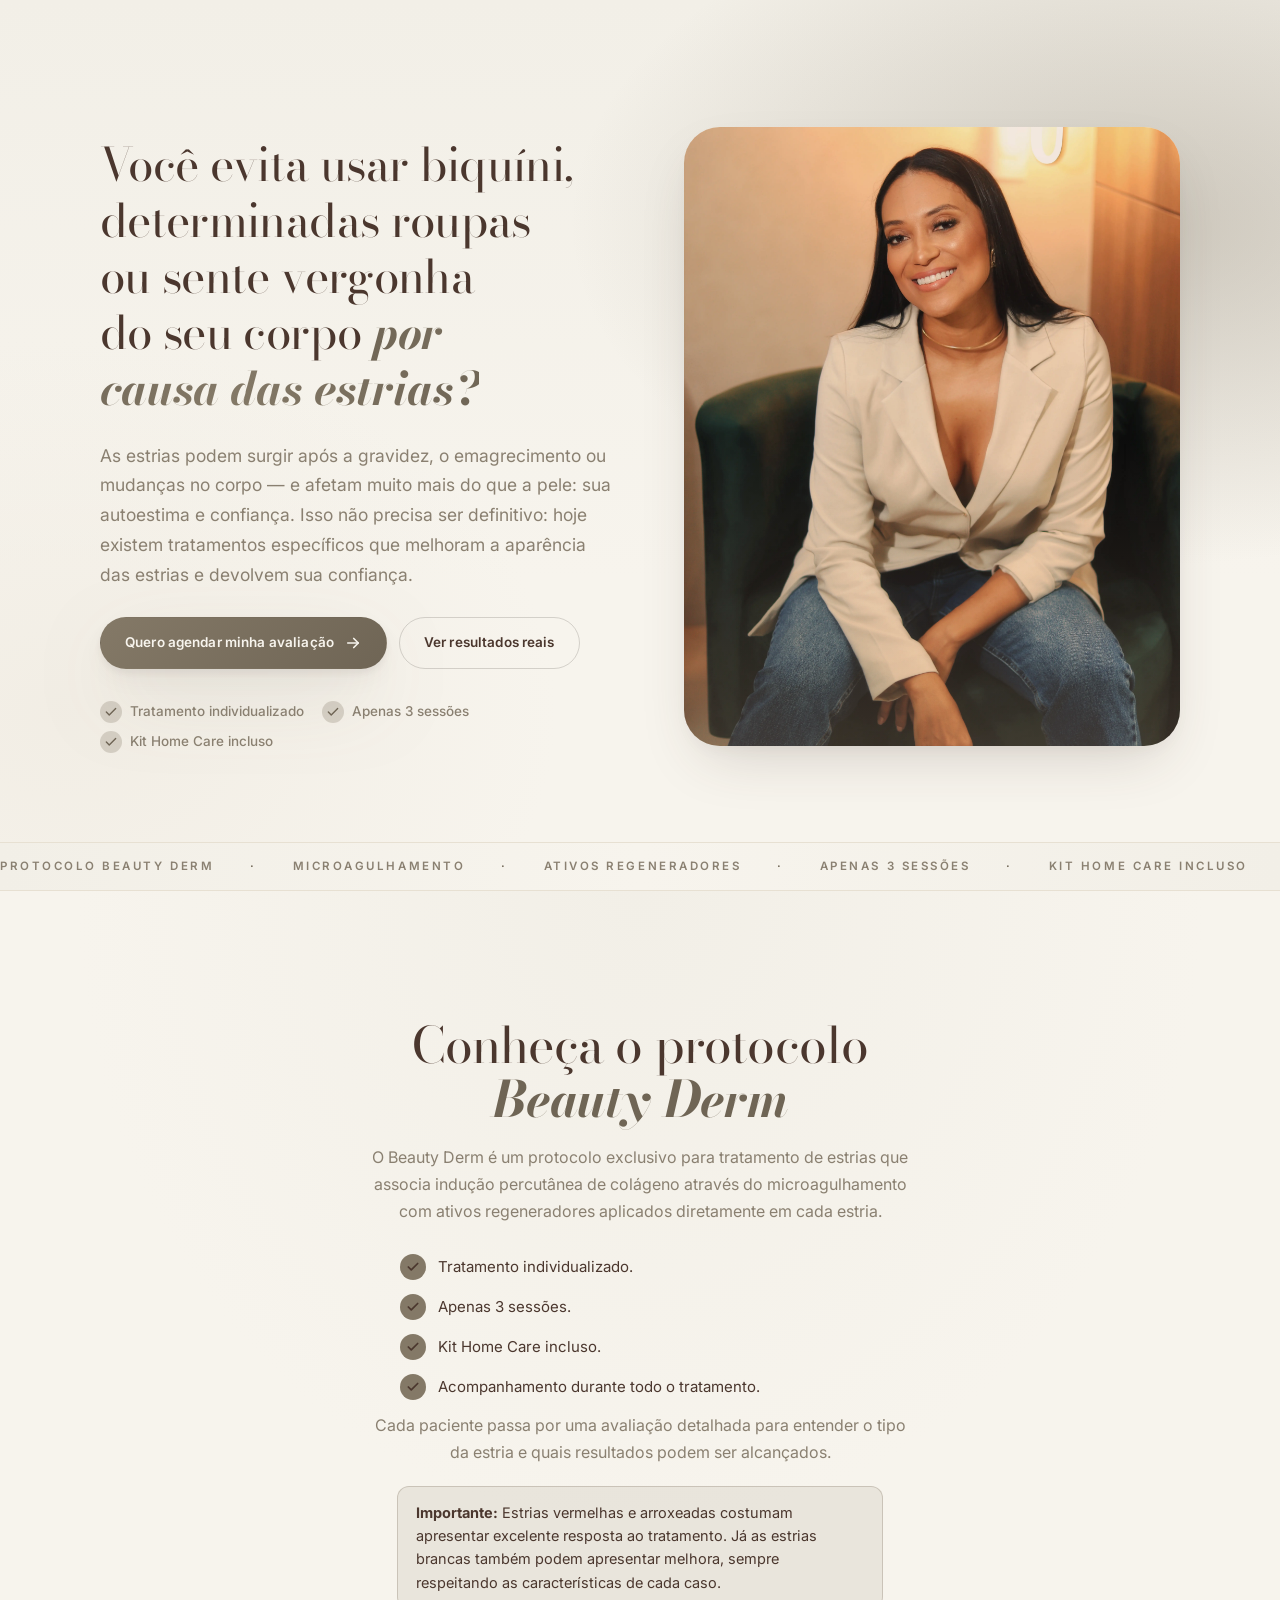
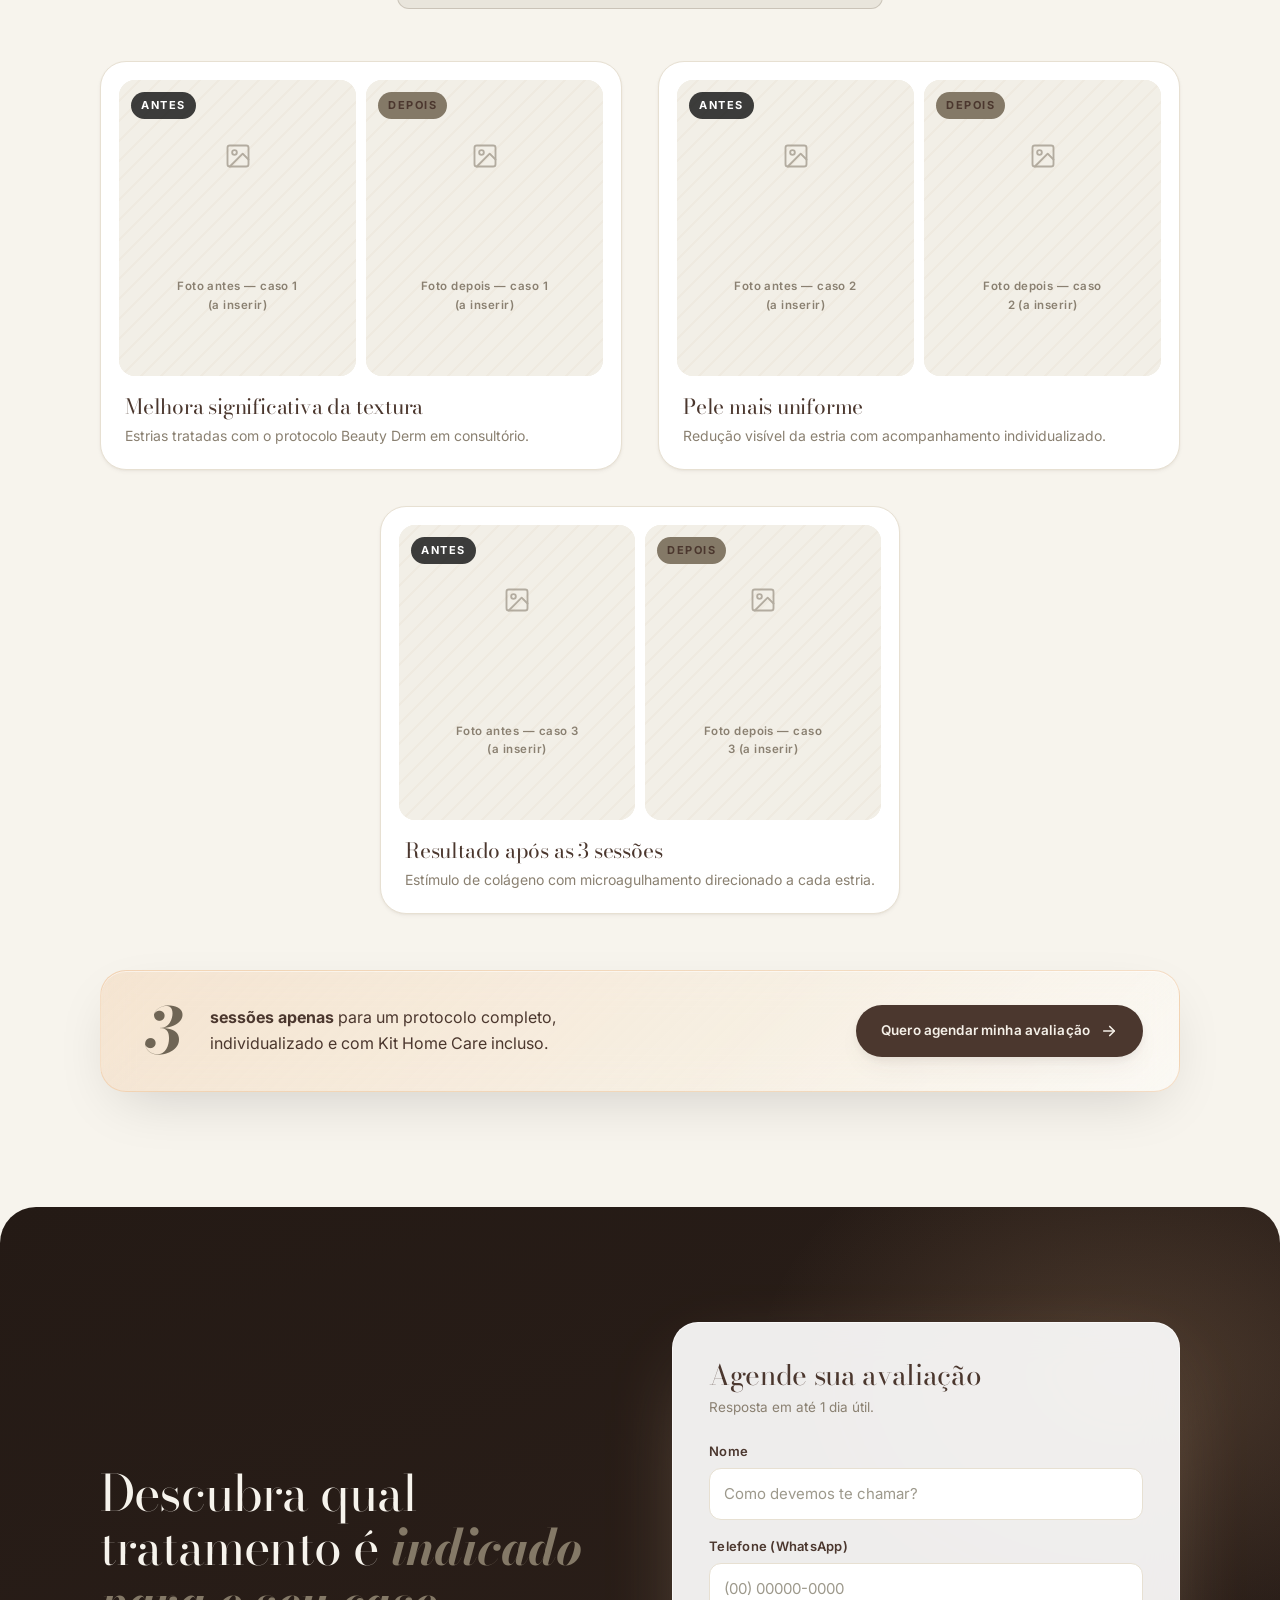
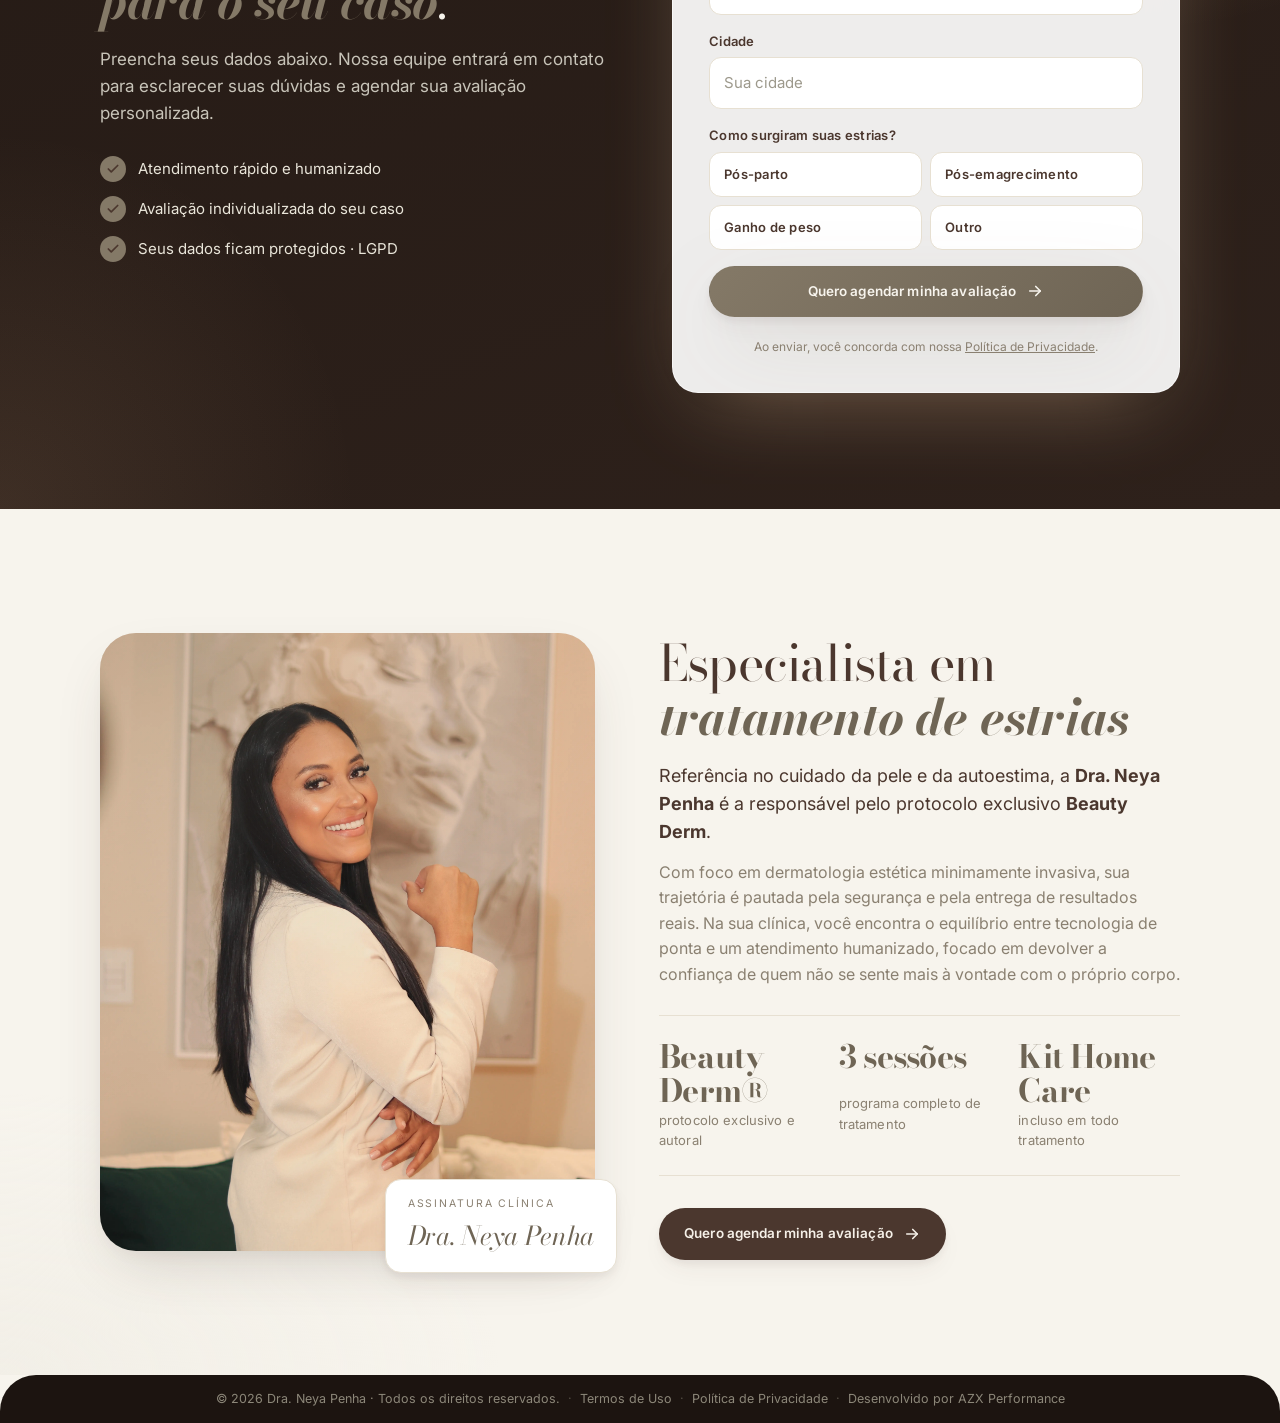
==== index.html @ ae3b1e09 "Add files via upload" ====
<!DOCTYPE html>
<html lang="pt-BR">
<head>
  <!-- Google Tag Manager -->
  <script>(function(w,d,s,l,i){w[l]=w[l]||[];w[l].push({'gtm.start':
  new Date().getTime(),event:'gtm.js'});var f=d.getElementsByTagName(s)[0],
  j=d.createElement(s),dl=l!='dataLayer'?'&l='+l:'';j.async=true;j.src=
  'https://www.googletagmanager.com/gtm.js?id='+i+dl;f.parentNode.insertBefore(j,f);
  })(window,document,'script','dataLayer','GTM-MJQJPGBC');</script>
  <!-- End Google Tag Manager -->
  <meta charset="UTF-8" />
  <meta name="viewport" content="width=device-width, initial-scale=1.0" />
  <meta name="description" content="Dra. Neya Penha e o protocolo Beauty Derm: tratamento exclusivo para estrias, associando microagulhamento e ativos regeneradores em apenas 3 sessões." />
  <title>Dra. Neya Penha · Tratamento de Estrias | Protocolo Beauty Derm</title>

  <!-- Favicon: inicial N -->
  <link rel="icon" type="image/svg+xml" href="data:image/svg+xml;utf8,&lt;svg xmlns='http://www.w3.org/2000/svg' viewBox='0 0 64 64'&gt;&lt;rect width='64' height='64' rx='14' fill='%23847967'/&gt;&lt;text x='50%25' y='54%25' font-family='Georgia,serif' font-size='36' font-weight='700' fill='%23F7F4ED' text-anchor='middle' dominant-baseline='middle'&gt;N&lt;/text&gt;&lt;/svg&gt;" />

  <link rel="preconnect" href="https://fonts.googleapis.com" />
  <link rel="preconnect" href="https://fonts.gstatic.com" crossorigin />
  <link href="https://fonts.googleapis.com/css2?family=Bodoni+Moda:ital,wght@0,400;0,500;0,600;0,700;1,400;1,500;1,600;1,700&family=Inter:wght@300;400;500;600;700&display=swap" rel="stylesheet" />

  <link rel="stylesheet" href="style.css" />
</head>
<body>
<!-- Google Tag Manager (noscript) -->
<noscript><iframe src="https://www.googletagmanager.com/ns.html?id=GTM-MJQJPGBC"
height="0" width="0" style="display:none;visibility:hidden"></iframe></noscript>
<!-- End Google Tag Manager (noscript) -->


  <!-- ============ DOBRA 1 — DOR ============ -->
  <section id="hero" class="hero" data-screen-label="01 Dor">
    <div class="hero__bg" aria-hidden="true"></div>
    <div class="container hero__grid">

      <div class="hero__copy reveal">
        <h1 class="h1">
          Você evita usar biquíni, determinadas roupas ou sente vergonha do seu corpo <span class="h1__accent">por causa das estrias?</span>
        </h1>
        <p class="lede">
          As estrias podem surgir após a gravidez, o emagrecimento ou mudanças no corpo — e afetam muito mais do que a pele: sua autoestima e confiança.
          Isso não precisa ser definitivo: hoje existem tratamentos específicos que melhoram a aparência das estrias e devolvem sua confiança.
        </p>
        <div class="hero__ctas">
          <a href="#agendar" class="btn btn--primary">
            Quero agendar minha avaliação
            <svg width="18" height="18" viewBox="0 0 24 24" fill="none" stroke="currentColor" stroke-width="2.2" stroke-linecap="round" stroke-linejoin="round" aria-hidden="true"><path d="M5 12h14"/><path d="m13 6 6 6-6 6"/></svg>
          </a>
          <a href="#resultados" class="btn btn--ghost">Ver resultados reais</a>
        </div>

        <ul class="hero__pills" aria-label="Diferenciais">
          <li><svg width="16" height="16" viewBox="0 0 24 24" fill="none" stroke="currentColor" stroke-width="2.4" stroke-linecap="round" stroke-linejoin="round"><path d="M20 6 9 17l-5-5"/></svg> Tratamento individualizado</li>
          <li><svg width="16" height="16" viewBox="0 0 24 24" fill="none" stroke="currentColor" stroke-width="2.4" stroke-linecap="round" stroke-linejoin="round"><path d="M20 6 9 17l-5-5"/></svg> Apenas 3 sessões</li>
          <li><svg width="16" height="16" viewBox="0 0 24 24" fill="none" stroke="currentColor" stroke-width="2.4" stroke-linecap="round" stroke-linejoin="round"><path d="M20 6 9 17l-5-5"/></svg> Kit Home Care incluso</li>
        </ul>
      </div>

      <div class="hero__visual reveal">
        <div class="hero__photo">
          <picture>
            <img src="assets/doctor.webp" alt="Dra. Neya Penha — Especialista em tratamento de estrias" />
          </picture>
        </div>
      </div>

    </div>

    <div class="marquee" aria-hidden="true">
      <div class="marquee__track">
        <span>Protocolo Beauty Derm</span><span>·</span>
        <span>Microagulhamento</span><span>·</span>
        <span>Ativos regeneradores</span><span>·</span>
        <span>Apenas 3 sessões</span><span>·</span>
        <span>Kit Home Care incluso</span><span>·</span>
        <span>Autoestima renovada</span><span>·</span>
        <span>Protocolo Beauty Derm</span><span>·</span>
        <span>Microagulhamento</span><span>·</span>
        <span>Ativos regeneradores</span><span>·</span>
        <span>Apenas 3 sessões</span><span>·</span>
        <span>Kit Home Care incluso</span><span>·</span>
        <span>Autoestima renovada</span><span>·</span>
      </div>
    </div>
  </section>

  <!-- ============ DOBRA 2 — RESULTADOS ============ -->
  <section id="resultados" class="proof" data-screen-label="02 Resultados">
    <div class="container">
      <header class="section-head reveal">
        <h2 class="h2">Conheça o protocolo <em>Beauty Derm</em></h2>
        <p class="section-sub">
          O Beauty Derm é um protocolo exclusivo para tratamento de estrias que associa indução percutânea de colágeno através do microagulhamento com ativos regeneradores aplicados diretamente em cada estria.
        </p>

        <ul class="proof__checklist">
          <li>
            <span class="check" aria-hidden="true">
              <svg width="14" height="14" viewBox="0 0 24 24" fill="none" stroke="currentColor" stroke-width="3" stroke-linecap="round" stroke-linejoin="round"><path d="M20 6 9 17l-5-5"/></svg>
            </span>
            Tratamento individualizado.
          </li>
          <li>
            <span class="check" aria-hidden="true">
              <svg width="14" height="14" viewBox="0 0 24 24" fill="none" stroke="currentColor" stroke-width="3" stroke-linecap="round" stroke-linejoin="round"><path d="M20 6 9 17l-5-5"/></svg>
            </span>
            Apenas 3 sessões.
          </li>
          <li>
            <span class="check" aria-hidden="true">
              <svg width="14" height="14" viewBox="0 0 24 24" fill="none" stroke="currentColor" stroke-width="3" stroke-linecap="round" stroke-linejoin="round"><path d="M20 6 9 17l-5-5"/></svg>
            </span>
            Kit Home Care incluso.
          </li>
          <li>
            <span class="check" aria-hidden="true">
              <svg width="14" height="14" viewBox="0 0 24 24" fill="none" stroke="currentColor" stroke-width="3" stroke-linecap="round" stroke-linejoin="round"><path d="M20 6 9 17l-5-5"/></svg>
            </span>
            Acompanhamento durante todo o tratamento.
          </li>
        </ul>

        <p class="section-sub">
          Cada paciente passa por uma avaliação detalhada para entender o tipo da estria e quais resultados podem ser alcançados.
        </p>

        <p class="proof__note">
          <strong>Importante:</strong> Estrias vermelhas e arroxeadas costumam apresentar excelente resposta ao tratamento. Já as estrias brancas também podem apresentar melhora, sempre respeitando as características de cada caso.
        </p>
      </header>

      <!-- CONTEUDO PLACEHOLDER: inserir fotos reais de antes/depois de estrias (com autorização da paciente) nos 3 blocos abaixo -->
      <div class="ba-grid reveal" id="metodo">
        <!-- Caso 1 -->
        <article class="ba-card">
          <div class="ba-card__pair">
            <figure class="ba">
              <span class="ba__label">Antes</span>
              <div class="ba__placeholder" aria-hidden="true">
                <svg width="28" height="28" viewBox="0 0 24 24" fill="none" stroke="currentColor" stroke-width="1.6" stroke-linecap="round" stroke-linejoin="round"><rect x="3" y="3" width="18" height="18" rx="2"/><circle cx="9" cy="9" r="2"/><path d="m21 15-5-5L5 21"/></svg>
                <span>Foto antes — caso 1 (a inserir)</span>
              </div>
            </figure>
            <figure class="ba">
              <span class="ba__label ba__label--after">Depois</span>
              <div class="ba__placeholder" aria-hidden="true">
                <svg width="28" height="28" viewBox="0 0 24 24" fill="none" stroke="currentColor" stroke-width="1.6" stroke-linecap="round" stroke-linejoin="round"><rect x="3" y="3" width="18" height="18" rx="2"/><circle cx="9" cy="9" r="2"/><path d="m21 15-5-5L5 21"/></svg>
                <span>Foto depois — caso 1 (a inserir)</span>
              </div>
            </figure>
          </div>
          <div class="ba-card__caption">
            <h3>Melhora significativa da textura</h3>
            <p>Estrias tratadas com o protocolo Beauty Derm em consultório.</p>
          </div>
        </article>

        <!-- Caso 2 -->
        <article class="ba-card">
          <div class="ba-card__pair">
            <figure class="ba">
              <span class="ba__label">Antes</span>
              <div class="ba__placeholder" aria-hidden="true">
                <svg width="28" height="28" viewBox="0 0 24 24" fill="none" stroke="currentColor" stroke-width="1.6" stroke-linecap="round" stroke-linejoin="round"><rect x="3" y="3" width="18" height="18" rx="2"/><circle cx="9" cy="9" r="2"/><path d="m21 15-5-5L5 21"/></svg>
                <span>Foto antes — caso 2 (a inserir)</span>
              </div>
            </figure>
            <figure class="ba">
              <span class="ba__label ba__label--after">Depois</span>
              <div class="ba__placeholder" aria-hidden="true">
                <svg width="28" height="28" viewBox="0 0 24 24" fill="none" stroke="currentColor" stroke-width="1.6" stroke-linecap="round" stroke-linejoin="round"><rect x="3" y="3" width="18" height="18" rx="2"/><circle cx="9" cy="9" r="2"/><path d="m21 15-5-5L5 21"/></svg>
                <span>Foto depois — caso 2 (a inserir)</span>
              </div>
            </figure>
          </div>
          <div class="ba-card__caption">
            <h3>Pele mais uniforme</h3>
            <p>Redução visível da estria com acompanhamento individualizado.</p>
          </div>
        </article>

        <!-- Caso 3 -->
        <article class="ba-card">
          <div class="ba-card__pair">
            <figure class="ba">
              <span class="ba__label">Antes</span>
              <div class="ba__placeholder" aria-hidden="true">
                <svg width="28" height="28" viewBox="0 0 24 24" fill="none" stroke="currentColor" stroke-width="1.6" stroke-linecap="round" stroke-linejoin="round"><rect x="3" y="3" width="18" height="18" rx="2"/><circle cx="9" cy="9" r="2"/><path d="m21 15-5-5L5 21"/></svg>
                <span>Foto antes — caso 3 (a inserir)</span>
              </div>
            </figure>
            <figure class="ba">
              <span class="ba__label ba__label--after">Depois</span>
              <div class="ba__placeholder" aria-hidden="true">
                <svg width="28" height="28" viewBox="0 0 24 24" fill="none" stroke="currentColor" stroke-width="1.6" stroke-linecap="round" stroke-linejoin="round"><rect x="3" y="3" width="18" height="18" rx="2"/><circle cx="9" cy="9" r="2"/><path d="m21 15-5-5L5 21"/></svg>
                <span>Foto depois — caso 3 (a inserir)</span>
              </div>
            </figure>
          </div>
          <div class="ba-card__caption">
            <h3>Resultado após as 3 sessões</h3>
            <p>Estímulo de colágeno com microagulhamento direcionado a cada estria.</p>
          </div>
        </article>

      </div>

      <aside class="seal glass reveal" aria-label="Selo de autoridade">
        <div class="seal__num">3</div>
        <div class="seal__copy">
          <strong>sessões apenas</strong>
          para um protocolo completo, individualizado e com Kit Home Care incluso.
        </div>
        <a href="#agendar" class="btn btn--dark seal__cta">
          Quero agendar minha avaliação
          <svg width="18" height="18" viewBox="0 0 24 24" fill="none" stroke="currentColor" stroke-width="2.2" stroke-linecap="round" stroke-linejoin="round"><path d="M5 12h14"/><path d="m13 6 6 6-6 6"/></svg>
        </a>
      </aside>
    </div>
  </section>

  <!-- ============ DOBRA 3 — FORMULÁRIO ============ -->
  <section id="agendar" class="form-section" data-screen-label="03 Formulário">
    <div class="container form-section__grid">

      <div class="form-section__copy reveal">
        <h2 class="h2 h2--light">
          Descubra qual tratamento é <em>indicado para o seu caso</em>.
        </h2>
        <p class="form-section__sub">
          Preencha seus dados abaixo. Nossa equipe entrará em contato para esclarecer suas dúvidas e agendar sua avaliação personalizada.
        </p>

        <ul class="form-section__list">
          <li>
            <span class="check" aria-hidden="true">
              <svg width="14" height="14" viewBox="0 0 24 24" fill="none" stroke="currentColor" stroke-width="3" stroke-linecap="round" stroke-linejoin="round"><path d="M20 6 9 17l-5-5"/></svg>
            </span>
            Atendimento rápido e humanizado
          </li>
          <li>
            <span class="check" aria-hidden="true">
              <svg width="14" height="14" viewBox="0 0 24 24" fill="none" stroke="currentColor" stroke-width="3" stroke-linecap="round" stroke-linejoin="round"><path d="M20 6 9 17l-5-5"/></svg>
            </span>
            Avaliação individualizada do seu caso
          </li>
          <li>
            <span class="check" aria-hidden="true">
              <svg width="14" height="14" viewBox="0 0 24 24" fill="none" stroke="currentColor" stroke-width="3" stroke-linecap="round" stroke-linejoin="round"><path d="M20 6 9 17l-5-5"/></svg>
            </span>
            Seus dados ficam protegidos · LGPD
          </li>
        </ul>
      </div>

      <form class="lead-form glass reveal" id="leadForm" novalidate>
        <h3 class="lead-form__title">Agende sua avaliação</h3>
        <p class="lead-form__hint">Resposta em até 1 dia útil.</p>

        <div class="field">
          <label for="nome">Nome</label>
          <input type="text" id="nome" name="nome" autocomplete="name" required placeholder="Como devemos te chamar?" />
        </div>

        <div class="field">
          <label for="telefone">Telefone (WhatsApp)</label>
          <input type="tel" id="telefone" name="telefone" inputmode="tel" autocomplete="tel" required placeholder="(00) 00000-0000" />
        </div>

        <div class="field">
          <label for="cidade">Cidade</label>
          <input type="text" id="cidade" name="cidade" autocomplete="address-level2" required placeholder="Sua cidade" />
        </div>

        <div class="field" id="causaField">
          <label>Como surgiram suas estrias?</label>
          <div class="radio-group" role="radiogroup" aria-label="Como surgiram suas estrias?">
            <label class="radio-option">
              <input type="radio" name="causa" value="pos-parto" required />
              Pós-parto
            </label>
            <label class="radio-option">
              <input type="radio" name="causa" value="pos-emagrecimento" />
              Pós-emagrecimento
            </label>
            <label class="radio-option">
              <input type="radio" name="causa" value="ganho-de-peso" />
              Ganho de peso
            </label>
            <label class="radio-option">
              <input type="radio" name="causa" value="outro" />
              Outro
            </label>
          </div>
        </div>

        <button type="submit" class="btn btn--primary btn--block">
          Quero agendar minha avaliação
          <svg width="18" height="18" viewBox="0 0 24 24" fill="none" stroke="currentColor" stroke-width="2.2" stroke-linecap="round" stroke-linejoin="round"><path d="M5 12h14"/><path d="m13 6 6 6-6 6"/></svg>
        </button>

        <p class="lead-form__legal">
          Ao enviar, você concorda com nossa <a href="#" id="openPrivacyFromForm">Política de Privacidade</a>.
        </p>

        <div class="lead-form__success" role="status" aria-live="polite" hidden>
          <strong>Recebemos seu contato!</strong>
          Em breve nossa equipe entrará em contato pelo WhatsApp.
        </div>
      </form>

    </div>
  </section>

  <!-- ============ DOBRA 4 — SOBRE A MENTORA ============ -->
  <section id="sobre" class="about" data-screen-label="04 Sobre">
    <div class="container about__grid">

      <!-- CONTEUDO PLACEHOLDER: substituir foto, bio, CRM e tempo de atuação pelos dados reais da Dra. Neya Penha -->
      <div class="about__photo reveal">
        <div class="about__photo-frame">
          <img src="assets/doctor-about.webp" alt="Dra. Neya Penha — Especialista em tratamento de estrias" />
        </div>
        <div class="about__sig" aria-hidden="true">
          <span class="about__sig-label">Assinatura clínica</span>
          <span class="about__sig-name">Dra. Neya Penha</span>
        </div>
      </div>

      <div class="about__copy reveal">
        <h2 class="h2">Especialista em <em>tratamento de estrias</em></h2>
        <p class="about__lede">
          Referência no cuidado da pele e da autoestima, a <strong>Dra. Neya Penha</strong> é a responsável pelo protocolo exclusivo <strong>Beauty Derm</strong>.
        </p>
        <p class="about__body">
          Com foco em dermatologia estética minimamente invasiva, sua trajetória é pautada pela segurança e pela entrega de resultados reais. Na sua clínica, você encontra o equilíbrio entre tecnologia de ponta e um atendimento humanizado, focado em devolver a confiança de quem não se sente mais à vontade com o próprio corpo.
        </p>

        <dl class="about__stats">
          <div>
            <dt>Beauty Derm®</dt>
            <dd>protocolo exclusivo e autoral</dd>
          </div>
          <div>
            <dt>3 sessões</dt>
            <dd>programa completo de tratamento</dd>
          </div>
          <div>
            <dt>Kit Home Care</dt>
            <dd>incluso em todo tratamento</dd>
          </div>
        </dl>

        <a href="#agendar" class="btn btn--dark">
          Quero agendar minha avaliação
          <svg width="18" height="18" viewBox="0 0 24 24" fill="none" stroke="currentColor" stroke-width="2.2" stroke-linecap="round" stroke-linejoin="round"><path d="M5 12h14"/><path d="m13 6 6 6-6 6"/></svg>
        </a>
      </div>

    </div>
  </section>

  <!-- ============ DOBRA 5 — RODAPÉ ============ -->
  <footer class="footer" data-screen-label="05 Rodapé">
    <div class="footer__bar">
      <div class="container footer__bar-inner">
        <div class="footer__bar-group">
          <span>© <span id="year">2026</span> Dra. Neya Penha · Todos os direitos reservados.</span>
        </div>
        <span class="footer__sep footer__sep--mid">·</span>
        <div class="footer__bar-group footer__legal">
          <a href="#" id="openTerms" class="footer__link">Termos de Uso</a>
          <span class="footer__sep">·</span>
          <a href="#" id="openPrivacy" class="footer__link">Política de Privacidade</a>
          <span class="footer__sep">·</span>
          <span class="footer__dev">Desenvolvido por <a href="https://azxperformance.com.br/clinica" target="_blank" rel="noopener noreferrer" class="footer__link footer__azx">AZX Performance</a></span>
        </div>
      </div>
    </div>
  </footer>

  <!-- ═══════════════════════ TERMS MODAL ═══════════════════════ -->
  <div class="modal-overlay" id="termsModal" aria-hidden="true">
    <div class="modal-content" role="dialog" aria-labelledby="termsTitle">
      <button class="modal-close" aria-label="Fechar">&times;</button>
      <h2 id="termsTitle">Termos de Uso</h2>
      <div class="modal-body">
        <p><strong>1. Aceitação dos Termos</strong></p>
        <p>Ao acessar e utilizar este site, você concorda com os presentes Termos de Uso. Caso não concorde com qualquer disposição, solicitamos que interrompa o uso imediatamente.</p>

        <p><strong>2. Finalidade do Site</strong></p>
        <p>Este site tem caráter exclusivamente informativo sobre o tratamento de estrias e o protocolo Beauty Derm oferecidos pela Dra. Neya Penha. As informações aqui contidas não substituem consulta médica presencial.</p>

        <p><strong>3. Propriedade Intelectual</strong></p>
        <p>Todo o conteúdo do site, incluindo textos, imagens, vídeos, logotipos e elementos gráficos, é protegido por direitos autorais e não pode ser reproduzido sem autorização prévia por escrito.</p>

        <p><strong>4. Responsabilidade</strong></p>
        <p>A Dra. Neya Penha se reserva o direito de alterar, atualizar ou remover conteúdos do site sem aviso prévio. Não nos responsabilizamos por decisões tomadas com base exclusivamente nas informações do site.</p>

        <p><strong>5. Agendamentos</strong></p>
        <p>Os agendamentos realizados por meio do formulário de contato estão sujeitos à confirmação pela equipe da clínica. O envio do formulário não garante a reserva de horário.</p>

        <p><strong>6. Alterações</strong></p>
        <p>Estes termos podem ser atualizados a qualquer momento. Recomendamos a consulta periódica desta página.</p>

        <p><strong>7. Lei Aplicável</strong></p>
        <p>Estes Termos de Uso são regidos pelas leis da República Federativa do Brasil, em especial a Lei Geral de Proteção de Dados (LGPD — Lei nº 13.709/2018) e o Código de Defesa do Consumidor.</p>
      </div>
    </div>
  </div>

  <!-- ═══════════════════════ PRIVACY MODAL ═══════════════════════ -->
  <div class="modal-overlay" id="privacyModal" aria-hidden="true">
    <div class="modal-content" role="dialog" aria-labelledby="privacyTitle">
      <button class="modal-close" aria-label="Fechar">&times;</button>
      <h2 id="privacyTitle">Política de Privacidade</h2>
      <div class="modal-body">
        <p><strong>1. Introdução</strong></p>
        <p>A Dra. Neya Penha está comprometida com a proteção dos seus dados pessoais, em conformidade com a Lei Geral de Proteção de Dados Pessoais (LGPD — Lei nº 13.709/2018). Esta Política descreve como coletamos, utilizamos, armazenamos e protegemos suas informações.</p>

        <p><strong>2. Dados Coletados</strong></p>
        <p>Coletamos os seguintes dados pessoais por meio do formulário de contato: nome, telefone (WhatsApp), cidade e como surgiram as estrias. Esses dados são fornecidos voluntariamente pelo titular.</p>

        <p><strong>3. Finalidade do Tratamento</strong></p>
        <p>Os dados coletados são utilizados exclusivamente para: (a) entrar em contato para agendamento de avaliação; (b) envio de informações sobre o protocolo Beauty Derm; (c) comunicação relacionada aos serviços da clínica.</p>

        <p><strong>4. Base Legal</strong></p>
        <p>O tratamento dos dados pessoais se dá com base no consentimento do titular (Art. 7º, I, da LGPD), fornecido no momento do envio do formulário.</p>

        <p><strong>5. Compartilhamento de Dados</strong></p>
        <p>Seus dados pessoais não serão compartilhados com terceiros, exceto quando necessário para o cumprimento de obrigações legais ou mediante seu consentimento expresso.</p>

        <p><strong>6. Armazenamento e Segurança</strong></p>
        <p>Os dados são armazenados em ambiente seguro, com medidas técnicas e administrativas adequadas para proteger contra acesso não autorizado, destruição, perda ou alteração.</p>

        <p><strong>7. Direitos do Titular</strong></p>
        <p>Conforme a LGPD, você tem direito a: (a) confirmar a existência de tratamento; (b) acessar seus dados; (c) corrigir dados incompletos ou desatualizados; (d) solicitar a anonimização, bloqueio ou eliminação de dados desnecessários; (e) revogar o consentimento a qualquer momento.</p>

        <p><strong>8. Contato</strong></p>
        <p>Para exercer seus direitos ou esclarecer dúvidas sobre o tratamento de dados, entre em contato pelo WhatsApp disponível neste site.</p>

        <p><strong>9. Alterações</strong></p>
        <p>Esta Política pode ser atualizada a qualquer momento. A versão vigente estará sempre disponível nesta página.</p>
      </div>
    </div>
  </div>

  <script src="app.js" defer></script>
</body>
</html>
---- style.css ----
/* =============================================================
   Dra. Neya Penha — Tratamento de Estrias
   Landing Page · Protocolo Beauty Derm
   ============================================================= */

/* ---------- Tokens ---------- */
:root {
  --c-primary:   #847967;
  --c-primary-2: #6F6555;
  --c-secondary: #EFEAE0;
  --c-secondary-2: #F2EFE7;
  --c-accent:    #4B372E;
  --c-bg:        #F7F4ED;
  --c-text:      #4B372E;
  --c-muted:     #8A8071;
  --c-line:      #E7E0D2;

  --shadow-sm:  0 1px 2px rgba(75,55,46,.05), 0 2px 4px rgba(75,55,46,.04);
  --shadow-md:  0 4px 6px rgba(75,55,46,.06), 0 12px 28px -8px rgba(75,55,46,.08);
  --shadow-lg:  0 24px 60px -20px rgba(75,55,46,.22), 0 8px 20px -10px rgba(75,55,46,.08);
  --shadow-glow:0 30px 80px -20px rgba(132,121,103,.50);

  --radius-sm: 10px;
  --radius:    16px;
  --radius-lg: 26px;
  --radius-xl: 36px;

  --container: 1160px;
  --gutter: clamp(20px, 4vw, 40px);

  --ff-serif: "Bodoni Moda", "Times New Roman", serif;
  --ff-sans:  "Helixa", "Inter", system-ui, -apple-system, sans-serif;
  --ff-mono:  "JetBrains Mono", ui-monospace, monospace;
}

/* ---------- Fontes locais (compradas) ---------- */
@font-face {
  font-family: "Helixa";
  src: url("fonts/Helixa-Book.otf") format("opentype");
  font-weight: 400;
  font-style: normal;
  font-display: swap;
}
@font-face {
  font-family: "Helixa";
  src: url("fonts/Helixa-Bold.otf") format("opentype");
  font-weight: 700;
  font-style: normal;
  font-display: swap;
}
@font-face {
  font-family: "Helixa";
  src: url("fonts/Helixa-Black.otf") format("opentype");
  font-weight: 900;
  font-style: normal;
  font-display: swap;
}

/* ---------- Reset ---------- */
*, *::before, *::after { box-sizing: border-box; }
html { -webkit-text-size-adjust: 100%; scroll-behavior: smooth; }
body {
  margin: 0;
  font-family: var(--ff-sans);
  font-weight: 400;
  font-size: 16px;
  line-height: 1.6;
  color: var(--c-text);
  background: var(--c-bg);
  -webkit-font-smoothing: antialiased;
  text-rendering: optimizeLegibility;
  overflow-x: hidden;
}
img, picture { max-width: 100%; display: block; }
a { color: inherit; text-decoration: none; }
button { font: inherit; cursor: pointer; }
em { font-style: italic; }

.container {
  width: 100%;
  max-width: var(--container);
  margin: 0 auto;
  padding-inline: var(--gutter);
}

/* ---------- Typography ---------- */
.h1 {
  font-family: var(--ff-serif);
  font-size: clamp(24px, 6vw, 46px);
  font-weight: 400;
  line-height: 1.22;
  letter-spacing: -0.014em;
  margin: 16px 0 24px;
  text-wrap: balance;
}
.h1__accent {
  display: inline;
  font-style: italic;
  font-weight: 700;
  background: linear-gradient(105deg, #6F6555 0%, #847967 45%, #6F6555 100%);
  -webkit-background-clip: text;
  background-clip: text;
  color: transparent;
  padding-left: 5px;
  margin-left: -5px;
}
.h2 {
  font-family: var(--ff-serif);
  font-size: clamp(22px, 7vw, 50px);
  font-weight: 400;
  line-height: 1.08;
  letter-spacing: -0.016em;
  margin: 12px 0 18px;
  text-wrap: balance;
}
.h2 em {
  font-style: italic;
  font-weight: 700;
  color: #6F6555;
}
.h2--light em { color: var(--c-primary); }

.lede {
  font-size: clamp(15px, 1.4vw, 17.5px);
  line-height: 1.7;
  color: var(--c-muted);
  max-width: 52ch;
  margin: 0 0 28px;
}

.eyebrow {
  display: inline-flex;
  align-items: center;
  gap: 10px;
  padding: 6px 14px 6px 12px;
  border-radius: 999px;
  background: rgba(237,188,142,.16);
  border: 1px solid rgba(132,121,103,.35);
  font-size: 11.5px;
  font-weight: 600;
  text-transform: uppercase;
  letter-spacing: 0.14em;
  color: #6F6555;
}
.eyebrow--dark {
  background: rgba(28,23,18,.04);
  border-color: rgba(28,23,18,.10);
  color: var(--c-text);
}
.eyebrow__dot {
  width: 6px; height: 6px; border-radius: 999px;
  background: var(--c-primary-2);
  box-shadow: 0 0 0 3px rgba(224,158,101,.28);
}

/* ---------- Buttons ---------- */
.btn {
  --bg: var(--c-accent);
  --fg: #fff;
  display: inline-flex;
  align-items: center;
  justify-content: center;
  gap: 10px;
  padding: 14px 24px;
  border-radius: 999px;
  font-family: var(--ff-sans);
  font-weight: 600;
  font-size: 13.5px;
  letter-spacing: 0.01em;
  background: var(--bg);
  color: var(--fg);
  border: 1px solid transparent;
  box-shadow: var(--shadow-md);
  transition: transform .2s ease, box-shadow .25s ease;
  white-space: nowrap;
}
.btn:hover { transform: translateY(-2px); box-shadow: var(--shadow-lg); }
.btn:active { transform: translateY(0); }
.btn svg { transition: transform .25s ease; flex-shrink: 0; }
.btn:hover svg { transform: translateX(3px); }

.btn--primary {
  --bg: linear-gradient(135deg, var(--c-primary) 0%, var(--c-primary-2) 100%);
  --fg: #F7F4ED;
  box-shadow: var(--shadow-glow), var(--shadow-md);
}
.btn--dark { --bg: var(--c-accent); --fg: #F5F0E8; }
.btn--ghost {
  --bg: transparent;
  --fg: var(--c-text);
  border-color: rgba(28,23,18,.16);
  box-shadow: none;
}
.btn--ghost:hover { background: rgba(28,23,18,.04); }
.btn--block { width: 100%; }

/* ---------- Glass ---------- */
.glass {
  background: rgba(255,255,255,.65);
  backdrop-filter: blur(18px) saturate(140%);
  -webkit-backdrop-filter: blur(18px) saturate(140%);
  border: 1px solid rgba(255,255,255,.6);
  box-shadow: 0 20px 60px -20px rgba(9,11,11,.18), inset 0 1px 0 rgba(255,255,255,.5);
}

/* ---------- Nav ---------- */
.nav {
  position: sticky;
  top: 0;
  z-index: 60;
  background: rgba(255,255,255,.78);
  backdrop-filter: blur(14px) saturate(140%);
  -webkit-backdrop-filter: blur(14px) saturate(140%);
  border-bottom: 1px solid rgba(9,11,11,.06);
}
.nav__inner {
  display: flex;
  align-items: center;
  justify-content: space-between;
  height: 72px;
  gap: 24px;
}
.brand {
  display: inline-flex;
  align-items: center;
  gap: 12px;
  font-weight: 600;
}
.brand__mark {
  display: inline-grid;
  place-items: center;
  width: 38px; height: 38px;
  border-radius: 11px;
  background: linear-gradient(135deg, var(--c-primary), var(--c-primary-2));
  color: var(--c-accent);
  font-family: Georgia, serif;
  font-weight: 700;
  font-size: 15px;
  letter-spacing: -0.5px;
  box-shadow: var(--shadow-sm);
}
.brand__name {
  display: inline-flex;
  flex-direction: column;
  line-height: 1.1;
  font-size: 14.5px;
}
.brand__name small {
  font-size: 11.5px;
  font-weight: 400;
  letter-spacing: 0.16em;
  text-transform: uppercase;
  color: var(--c-muted);
  margin-top: 2px;
}
.nav__links {
  display: flex;
  align-items: center;
  gap: 6px;
}
.nav__links a {
  padding: 10px 14px;
  border-radius: 999px;
  font-size: 14.5px;
  font-weight: 500;
  color: var(--c-text);
  transition: background .2s ease;
}
.nav__links a:hover { background: rgba(9,11,11,.05); }
.nav__cta {
  background: var(--c-accent);
  color: #fff !important;
  padding: 10px 18px !important;
}
.nav__cta:hover { background: #3A2E26 !important; }

@media (max-width: 820px) {
  .nav__links a:not(.nav__cta) { display: none; }
  .brand__name small { display: none; }
}

/* ---------- Hero ---------- */
.hero {
  position: relative;
  padding: clamp(72px, 10vw, 120px) 0 0;
  overflow: hidden;
  background: var(--c-bg);
}
.hero__bg {
  position: absolute;
  inset: 0;
  background:
    radial-gradient(65% 55% at 90% 25%, rgba(132,121,103,.35) 0%, rgba(237,188,142,0) 70%),
    radial-gradient(55% 60% at 5% 80%, rgba(239,234,224,.65) 0%, rgba(234,229,216,0) 70%),
    linear-gradient(180deg, #F2EFE7 0%, var(--c-bg) 65%);
  z-index: 0;
}
.hero__grid {
  position: relative;
  z-index: 2;
  display: grid;
  grid-template-columns: 1.05fr 1fr;
  gap: clamp(32px, 5vw, 72px);
  align-items: center;
  padding-bottom: clamp(48px, 7vw, 90px);
}
.hero__copy { max-width: 620px; }
.hero__ctas {
  display: flex; flex-wrap: wrap; gap: 12px;
  margin-bottom: 32px;
}
.hero__pills {
  display: flex;
  flex-wrap: wrap;
  gap: 8px 18px;
  list-style: none;
  padding: 0; margin: 0;
}
.hero__pills li {
  display: inline-flex;
  align-items: center;
  gap: 8px;
  font-size: 13.5px;
  font-weight: 500;
  color: var(--c-muted);
}
.hero__pills svg {
  color: #6F6555;
  background: rgba(132,121,103,.28);
  border-radius: 999px;
  padding: 4px;
  width: 22px; height: 22px;
  flex-shrink: 0;
}

/* Hero photo */
.hero__visual { position: relative; }
.hero__photo {
  position: relative;
  aspect-ratio: 4/5;
  border-radius: var(--radius-xl);
  overflow: hidden;
  background: var(--c-secondary);
  box-shadow: var(--shadow-lg);
  isolation: isolate;
}
.hero__photo::after { /* warm gradient overlay */
  content: "";
  position: absolute; inset: 0;
  background: linear-gradient(180deg, rgba(247,203,161,0) 50%, rgba(247,203,161,.18) 100%);
  pointer-events: none;
  z-index: 2;
}
.hero__photo picture, .hero__photo img {
  width: 100%; height: 100%;
  object-fit: cover;
  z-index: 1;
}
.hero__photo-fallback {
  position: absolute; inset: 0;
  display: grid; place-items: center; gap: 8px;
  background:
    repeating-linear-gradient(135deg, #e6dfd2 0 2px, #efeae0 2px 14px);
  z-index: 0;
  text-align: center;
  padding: 24px;
}
.hero__photo-fallback span {
  font-family: var(--ff-mono);
  font-size: 13px;
  color: #6d6a60;
  background: rgba(255,255,255,.8);
  padding: 6px 12px;
  border-radius: 999px;
}
.hero__photo-fallback small {
  font-family: var(--ff-mono);
  font-size: 11px;
  color: #84806f;
  max-width: 28ch;
}
.hero__photo.is-fallback img { display: none; }

.hero__badge {
  position: absolute;
  left: -22px; bottom: 38px;
  z-index: 3;
  padding: 16px 20px;
  border-radius: var(--radius);
  display: flex; align-items: center; gap: 14px;
  min-width: 220px;
}
.hero__badge-num {
  font-size: 28px;
  font-weight: 800;
  letter-spacing: -0.02em;
  color: #6F6555;
  line-height: 1;
}
.hero__badge-label {
  font-size: 12.5px;
  line-height: 1.35;
  color: var(--c-text);
}
.hero__chip {
  position: absolute;
  right: -16px; top: 28px;
  z-index: 3;
  display: inline-flex;
  align-items: center;
  gap: 8px;
  padding: 10px 14px;
  border-radius: 999px;
  font-size: 13px;
  font-weight: 600;
}
.hero__chip svg { color: #6F6555; }

@media (max-width: 880px) {
  .hero__grid { grid-template-columns: 1fr; }
  .hero__visual { max-width: 460px; margin: 0 auto; width: 100%; }
  .hero__badge { left: 12px; bottom: 18px; }
  .hero__chip { right: 12px; top: 16px; }
  .hero__copy { text-align: center; margin: 0 auto; }
  .hero__ctas { justify-content: center; }
  .hero__pills { justify-content: center; }
}

/* Marquee */
.marquee {
  position: relative;
  z-index: 2;
  border-top: 1px solid var(--c-line);
  border-bottom: 1px solid var(--c-line);
  background: linear-gradient(90deg, #F2EFE7 0%, var(--c-bg) 50%, #F2EFE7 100%);
  overflow: hidden;
}
.marquee__track {
  display: inline-flex;
  padding: 14px 0;
  white-space: nowrap;
  animation: scroll 44s linear infinite;
  font-size: 11.5px;
  font-weight: 600;
  letter-spacing: 0.22em;
  text-transform: uppercase;
  color: #8A8071;
}
.marquee__track span { margin-right: 36px; }
.marquee__track span:nth-child(even) { color: var(--c-primary-2); }
@keyframes scroll {
  to { transform: translateX(-50%); }
}

/* ---------- Section heads ---------- */
.section-head {
  text-align: center;
  max-width: 700px;
  margin: 0 auto 52px;
}
.section-sub {
  font-size: 16px;
  color: var(--c-muted);
  margin: 12px auto 0;
  max-width: 54ch;
  text-wrap: pretty;
  line-height: 1.7;
}
.proof__checklist {
  list-style: none; padding: 0;
  margin: 28px auto 0;
  max-width: 480px;
  display: grid;
  gap: 14px;
  justify-items: start;
}
.proof__checklist li {
  display: flex; align-items: center; gap: 12px;
  color: var(--c-text);
  font-size: 15px;
  text-align: left;
}
.proof__note {
  margin: 20px auto 0;
  max-width: 54ch;
  font-size: 14.5px;
  line-height: 1.6;
  color: var(--c-text);
  background: rgba(132,121,103,.12);
  border: 1px solid rgba(132,121,103,.30);
  border-radius: 12px;
  padding: 14px 18px;
  text-align: left;
}

/* ---------- Prova Social ---------- */
.proof {
  padding: clamp(72px, 9vw, 120px) 0;
  background:
    radial-gradient(80% 60% at 50% 0%, #F2EFE7 0%, var(--c-bg) 55%),
    var(--c-bg);
  border-radius: var(--radius-xl) var(--radius-xl) 0 0;
  position: relative;
  z-index: 2;
}
.ba-grid {
  display: grid;
  grid-template-columns: repeat(2, 1fr);
  gap: clamp(24px, 3vw, 36px);
  margin-bottom: 56px;
}
.ba-grid > article:nth-child(3):last-child {
  grid-column: 1 / -1;
  max-width: calc(50% - 18px);
  margin: 0 auto;
}
.ba-card {
  background: #fff;
  border: 1px solid var(--c-line);
  border-radius: var(--radius-lg);
  padding: 18px;
  transition: transform .25s ease, box-shadow .25s ease, border-color .25s ease;
  box-shadow: var(--shadow-sm);
}
.ba-card:hover {
  transform: translateY(-3px);
  box-shadow: var(--shadow-lg);
  border-color: rgba(132,121,103,.4);
}
.ba-card__pair {
  display: grid;
  grid-template-columns: 1fr 1fr;
  gap: 10px;
}
.ba {
  position: relative;
  margin: 0;
  border-radius: var(--radius);
  overflow: hidden;
  aspect-ratio: 4/5;
  background: var(--c-secondary);
}
.ba__label {
  position: absolute;
  top: 12px; left: 12px;
  z-index: 2;
  padding: 5px 10px;
  border-radius: 999px;
  background: rgba(9,11,11,.78);
  color: #fff;
  font-size: 11px;
  font-weight: 700;
  letter-spacing: 0.14em;
  text-transform: uppercase;
}
.ba__label--after { background: var(--c-primary); color: var(--c-accent); }
.ba__img {
  position: absolute;
  inset: 0;
  width: 100%;
  height: 100%;
  object-fit: cover;
  display: block;
  z-index: 1;
}
.ba__placeholder {
  position: absolute;
  inset: 0;
  z-index: 1;
  display: grid;
  place-items: center;
  gap: 8px;
  text-align: center;
  padding: 12px;
  background: repeating-linear-gradient(135deg, var(--c-secondary) 0 2px, var(--c-secondary-2) 2px 14px);
  color: var(--c-muted);
}
.ba__placeholder svg { opacity: .6; }
.ba__placeholder span {
  font-size: 11.5px;
  font-weight: 600;
  letter-spacing: 0.04em;
  max-width: 16ch;
}
.ba-card__caption {
  padding: 18px 6px 4px;
}
.ba-card__caption h3 {
  margin: 0 0 6px;
  font-family: var(--ff-serif);
  font-size: 21px;
  font-weight: 400;
  letter-spacing: -0.01em;
  line-height: 1.2;
}
.ba-card__caption p {
  margin: 0;
  font-size: 14px;
  color: var(--c-muted);
  line-height: 1.55;
}

@media (max-width: 980px) {
  .ba-grid { grid-template-columns: repeat(2, 1fr); }
}
@media (max-width: 620px) {
  .ba-grid { grid-template-columns: 1fr; }
  .ba-grid > article:nth-child(3):last-child { max-width: 100%; }
}

/* Selo de autoridade */
.seal {
  display: grid;
  grid-template-columns: auto 1fr auto;
  align-items: center;
  gap: 28px;
  padding: 28px 36px;
  border-radius: var(--radius-lg);
  background:
    linear-gradient(135deg, rgba(237,188,142,.28) 0%, rgba(237,188,142,.08) 60%, rgba(255,255,255,.45) 100%);
  border: 1px solid rgba(237,188,142,.45);
}
.seal__num {
  font-family: var(--ff-serif);
  font-size: clamp(34px, 5vw, 64px);
  font-weight: 700;
  font-style: italic;
  line-height: 1;
  padding-left: 8px;
  color: #6F6555;
}
.seal__copy {
  font-size: 16px;
  color: var(--c-text);
  max-width: 44ch;
}
.seal__copy strong { font-weight: 700; }
.seal__cta { white-space: nowrap; }
@media (max-width: 760px) {
  .seal { grid-template-columns: 1fr; text-align: center; gap: 14px; padding: 24px; }
  .seal__cta { justify-self: center; }
}

/* ---------- Form section ---------- */
.form-section {
  padding: clamp(72px, 9vw, 120px) 0;
  background: linear-gradient(160deg, #241A15 0%, #2E211B 100%);
  color: #F0EAD8;
  position: relative;
  overflow: hidden;
  border-radius: var(--radius-xl) var(--radius-xl) 0 0;
  z-index: 3;
}
.form-section::before {
  content: "";
  position: absolute;
  inset: 0;
  background:
    radial-gradient(50% 50% at 88% 18%, rgba(237,188,142,.18) 0%, rgba(237,188,142,0) 58%),
    radial-gradient(40% 60% at 0% 100%, rgba(237,188,142,.10) 0%, rgba(237,188,142,0) 70%);
  pointer-events: none;
}
.form-section__grid {
  position: relative;
  display: grid;
  grid-template-columns: 1fr 1fr;
  gap: clamp(36px, 5vw, 72px);
  align-items: center;
}
.form-section__copy .eyebrow {
  background: rgba(247,203,161,.18);
  border-color: rgba(247,203,161,.40);
  color: var(--c-primary);
}
.h2--light { color: #f6f3ec; }
.form-section__sub {
  color: #c8c4b9;
  font-size: 17px;
  margin: 14px 0 28px;
  max-width: 46ch;
}
.form-section__list {
  list-style: none; padding: 0; margin: 0;
  display: grid; gap: 14px;
}
.form-section__list li {
  display: flex; align-items: center; gap: 12px;
  color: #e9e5d9;
  font-size: 15px;
}
.check {
  width: 26px; height: 26px;
  border-radius: 999px;
  background: var(--c-primary);
  color: var(--c-accent);
  display: inline-grid; place-items: center;
  flex-shrink: 0;
}

/* Lead form card */
.lead-form {
  background: rgba(255,255,255,.92);
  color: var(--c-text);
  border-radius: var(--radius-lg);
  padding: clamp(24px, 3vw, 36px);
  display: grid;
  gap: 16px;
  box-shadow: 0 30px 80px -30px rgba(247,203,161,.45), 0 20px 50px -20px rgba(0,0,0,.4);
}
.lead-form__title {
  font-family: var(--ff-serif);
  font-size: 28px;
  font-weight: 400;
  margin: 0;
  letter-spacing: -0.012em;
  line-height: 1.15;
}
.lead-form__hint {
  font-size: 13.5px;
  color: var(--c-muted);
  margin: -10px 0 6px;
}
.field {
  display: grid; gap: 6px;
}
.field label {
  font-size: 13px;
  font-weight: 600;
  letter-spacing: 0.02em;
}
.field input:not([type="radio"]), .field select {
  width: 100%;
  font: inherit;
  font-size: 15px;
  padding: 13px 14px;
  border-radius: 12px;
  border: 1.5px solid var(--c-line);
  background: #fff;
  color: var(--c-text);
  transition: border-color .2s ease, box-shadow .2s ease;
  appearance: none;
  -webkit-appearance: none;
}
.field input::placeholder { color: #9d998c; }
.field input:focus, .field select:focus {
  outline: none;
  border-color: var(--c-primary-2);
  box-shadow: 0 0 0 4px rgba(132,121,103,.30);
}
.field.is-error input, .field.is-error select {
  border-color: #c44d3a;
  box-shadow: 0 0 0 4px rgba(196,77,58,.18);
}
.select-wrap { position: relative; }
.select-wrap svg {
  position: absolute;
  right: 14px; top: 50%;
  transform: translateY(-50%);
  pointer-events: none;
  color: var(--c-muted);
}
.radio-group {
  display: grid;
  grid-template-columns: repeat(2, 1fr);
  gap: 8px;
}
.radio-option {
  display: flex;
  align-items: center;
  padding: 11px 14px;
  border-radius: 12px;
  border: 1.5px solid var(--c-line);
  background: #fff;
  font-size: 13.5px;
  font-weight: 500;
  cursor: pointer;
  transition: border-color .2s ease, background .2s ease, color .2s ease;
}
.radio-option input {
  position: absolute;
  width: 1px; height: 1px;
  padding: 0; margin: -1px;
  overflow: hidden;
  clip: rect(0,0,0,0);
  white-space: nowrap;
  border: 0;
}
.radio-option:has(input:checked) {
  border-color: var(--c-primary-2);
  background: rgba(132,121,103,.14);
  color: var(--c-accent);
  font-weight: 600;
}
.radio-option:has(input:focus-visible) {
  outline: 2px solid var(--c-primary-2);
  outline-offset: 2px;
}
.field.is-error .radio-group .radio-option {
  border-color: #c44d3a;
}
.lead-form__legal {
  font-size: 12px;
  color: var(--c-muted);
  margin: 4px 0 0;
  text-align: center;
}
.lead-form__legal a { text-decoration: underline; }
.lead-form__success {
  background: rgba(132,121,103,.18);
  border: 1px solid rgba(132,121,103,.4);
  color: #4B372E;
  padding: 14px 16px;
  border-radius: 12px;
  font-size: 14.5px;
}
.lead-form__success strong { display: block; margin-bottom: 2px; }

@media (max-width: 820px) {
  .form-section__grid { grid-template-columns: 1fr; }
  .form-section__copy { text-align: center; }
  .form-section__copy .eyebrow { margin: 0 auto; }
  .form-section__sub { margin-left: auto; margin-right: auto; }
  .form-section__list { justify-items: center; }
}

/* ---------- About ---------- */
.about {
  padding: clamp(72px, 9vw, 120px) 0;
  background:
    radial-gradient(60% 50% at 0% 100%, #F2EFE7 0%, rgba(255,244,227,0) 65%),
    var(--c-bg);
  border-radius: var(--radius-xl) var(--radius-xl) 0 0;
  position: relative;
  z-index: 4;
}
.about__grid {
  display: grid;
  grid-template-columns: 0.95fr 1fr;
  gap: clamp(36px, 5vw, 72px);
  align-items: center;
}
.about__photo { position: relative; }
.about__photo-frame {
  position: relative;
  aspect-ratio: 4/5;
  border-radius: var(--radius-xl);
  overflow: hidden;
  background: var(--c-secondary);
  box-shadow: var(--shadow-lg);
}
.about__photo-frame::before { /* warm tint */
  content: "";
  position: absolute; inset: 0;
  background: linear-gradient(160deg, rgba(132,121,103,.18) 0%, rgba(247,203,161,0) 60%);
  z-index: 1; pointer-events: none;
}
.about__photo-frame img {
  position: absolute;
  inset: 0;
  width: 100%;
  height: 100%;
  object-fit: cover;
  display: block;
  z-index: 0;
}

.about__sig {
  position: absolute;
  bottom: -22px; right: -22px;
  background: #fff;
  padding: 16px 22px;
  border-radius: var(--radius);
  box-shadow: var(--shadow-md);
  border: 1px solid var(--c-line);
  display: grid; gap: 2px;
  z-index: 3;
}
.about__sig-label {
  font-size: 10.5px;
  letter-spacing: 0.18em;
  text-transform: uppercase;
  color: var(--c-muted);
}
.about__sig-name {
  font-family: var(--ff-serif);
  font-style: italic;
  font-size: 26px;
  font-weight: 400;
  color: #6F6555;
  letter-spacing: -0.012em;
}

.about__lede {
  font-size: 18px;
  line-height: 1.55;
  margin: 14px 0 14px;
  color: var(--c-text);
  max-width: 50ch;
}
.about__body {
  font-size: 16px;
  color: var(--c-muted);
  margin: 0 0 28px;
  max-width: 54ch;
  text-wrap: pretty;
}
.about__stats {
  display: grid;
  grid-template-columns: repeat(3, 1fr);
  gap: 18px;
  margin: 0 0 32px;
  padding: 24px 0;
  border-top: 1px solid var(--c-line);
  border-bottom: 1px solid var(--c-line);
}
.about__stats div { display: grid; gap: 2px; }
.about__stats dt {
  font-family: var(--ff-serif);
  font-size: clamp(24px, 2.6vw, 32px);
  font-weight: 700;
  letter-spacing: -0.022em;
  color: #6F6555;
  line-height: 1.05;
}
.about__stats dd {
  margin: 0;
  font-size: 13px;
  color: var(--c-muted);
  letter-spacing: 0.01em;
}

@media (max-width: 880px) {
  .about__grid { grid-template-columns: 1fr; }
  .about__sig { right: 16px; bottom: 16px; }
  .about__copy { text-align: center; }
  .about__copy .eyebrow { margin: 0 auto; }
  .about__lede, .about__body { margin-left: auto; margin-right: auto; }
  .about__stats { text-align: center; }
}
@media (max-width: 520px) {
  .about__stats { grid-template-columns: 1fr; gap: 12px; padding: 18px 0; }
}

/* ---------- Footer ---------- */
.footer {
  background: #241A15;
  color: #d5d1c5;
  border-radius: var(--radius-xl) var(--radius-xl) 0 0;
  overflow: hidden;
  position: relative;
  z-index: 5;
}
.footer__bar {
  background: #1C1410;
  padding: 14px 0;
}
.footer__bar-inner {
  display: flex;
  justify-content: center;
  align-items: center;
  flex-wrap: wrap;
  row-gap: 6px;
  column-gap: 8px;
  font-size: 12.5px;
  color: #8c8779;
  text-align: center;
}
.footer__bar-group {
  display: flex;
  justify-content: center;
  align-items: center;
  flex-wrap: wrap;
  gap: 8px;
}
.footer__sep { opacity: .5; user-select: none; }
.footer__link {
  color: #8c8779;
  text-decoration: none;
  transition: color .2s;
}
.footer__link:hover { color: #fff; }
.footer__dev { color: #8c8779; }
.footer__azx:hover { color: var(--c-primary); }

@media (max-width: 480px) {
  .footer__bar-inner { flex-direction: column; gap: 6px; }
  .footer__sep--mid { display: none; }
}

/* ══════════════════════════════════════════════
   MODALS – Terms / Privacy (LGPD)
   ══════════════════════════════════════════════ */
.modal-overlay {
  position: fixed; inset: 0; z-index: 1000;
  background: rgba(12,13,13,0.55);
  backdrop-filter: blur(8px);
  -webkit-backdrop-filter: blur(8px);
  display: flex; align-items: center; justify-content: center;
  padding: 24px;
  opacity: 0; pointer-events: none;
  transition: opacity .3s ease;
}
.modal-overlay.open { opacity: 1; pointer-events: all; }

.modal-content {
  background: var(--c-bg);
  border: 1px solid var(--c-line);
  border-radius: var(--radius-lg);
  max-width: 640px; width: 100%;
  max-height: 80vh;
  overflow: hidden;
  padding: 40px;
  position: relative;
  display: flex;
  flex-direction: column;
  box-shadow: var(--shadow-lg);
  transform: translateY(20px);
  transition: transform .3s ease;
}
.modal-overlay.open .modal-content { transform: translateY(0); }

.modal-body {
  overflow-y: auto;
  overflow-x: hidden;
  margin-right: -20px;
  padding-right: 14px;
  scrollbar-width: thin;
  scrollbar-color: var(--c-line) transparent;
}
.modal-body::-webkit-scrollbar { width: 4px; height: 4px; }
.modal-body::-webkit-scrollbar-track { background: transparent; }
.modal-body::-webkit-scrollbar-thumb { background: var(--c-line); border-radius: 4px; }

.modal-close {
  position: absolute; top: 16px; right: 20px;
  background: none; border: none; cursor: pointer;
  font-size: 28px; color: var(--c-muted); line-height: 1;
  transition: color .2s;
}
.modal-close:hover { color: var(--c-text); }

.modal-content h2 {
  font-family: var(--ff-serif);
  font-size: 24px; font-weight: 600; color: var(--c-text);
  margin-bottom: 24px; padding-right: 40px;
}

.modal-body p {
  font-size: 14px; color: var(--c-muted); line-height: 1.75;
  margin-bottom: 16px;
}
.modal-body p strong { color: var(--c-text); font-weight: 600; }

@media (max-width: 520px) {
  .modal-content { padding: 28px 20px; }
  .modal-content h2 { font-size: 20px; }
}

/* ---------- Mobile — telas pequenas (≤ 520px) ---------- */
@media (max-width: 520px) {
  /* Reduz raio das seções em telas pequenas */
  .proof, .form-section, .about, .footer {
    border-radius: var(--radius-lg) var(--radius-lg) 0 0;
  }

  /* Hero: empilha e expande os CTAs */
  .hero__ctas {
    flex-direction: column;
  }
  .hero__ctas .btn {
    width: 100%;
  }

  /* Reduz padding interno do card antes/depois */
  .ba-card { padding: 12px; }
  .ba-card__caption h3 { font-size: 17px; }

  /* Título do formulário menor */
  .lead-form__title { font-size: 23px; }

  /* Assinatura da Dra. — ajuste de fonte */
  .about__sig-name { font-size: 21px; }

  /* Botões standalone: largura total e texto centrado */
  .about__copy .btn,
  .seal .btn { width: 100%; }
}

/* ---------- Mobile — telas muito pequenas (≤ 400px) ---------- */
@media (max-width: 400px) {
  /* Reduz gap da nav para não comprimir logo */
  .nav__inner { height: 60px; }

  /* Pills do hero menores */
  .hero__pills li { font-size: 12px; gap: 6px; }
  .hero__pills { gap: 6px 12px; }

  /* Eyebrow menor */
  .eyebrow { font-size: 10.5px; padding: 5px 11px 5px 10px; }

  /* Estatísticas da Dra.: vai para 2 colunas antes de 1 coluna */
  .about__stats { grid-template-columns: 1fr 1fr; }
}

/* ---------- Reveal animations ---------- */
.reveal {
  opacity: 0;
  transform: translateY(18px);
  transition: opacity .8s ease, transform .8s cubic-bezier(.16,.84,.32,1);
}
.reveal.is-visible {
  opacity: 1;
  transform: translateY(0);
}
@media (prefers-reduced-motion: reduce) {
  .reveal { opacity: 1; transform: none; transition: none; }
  html { scroll-behavior: auto; }
}
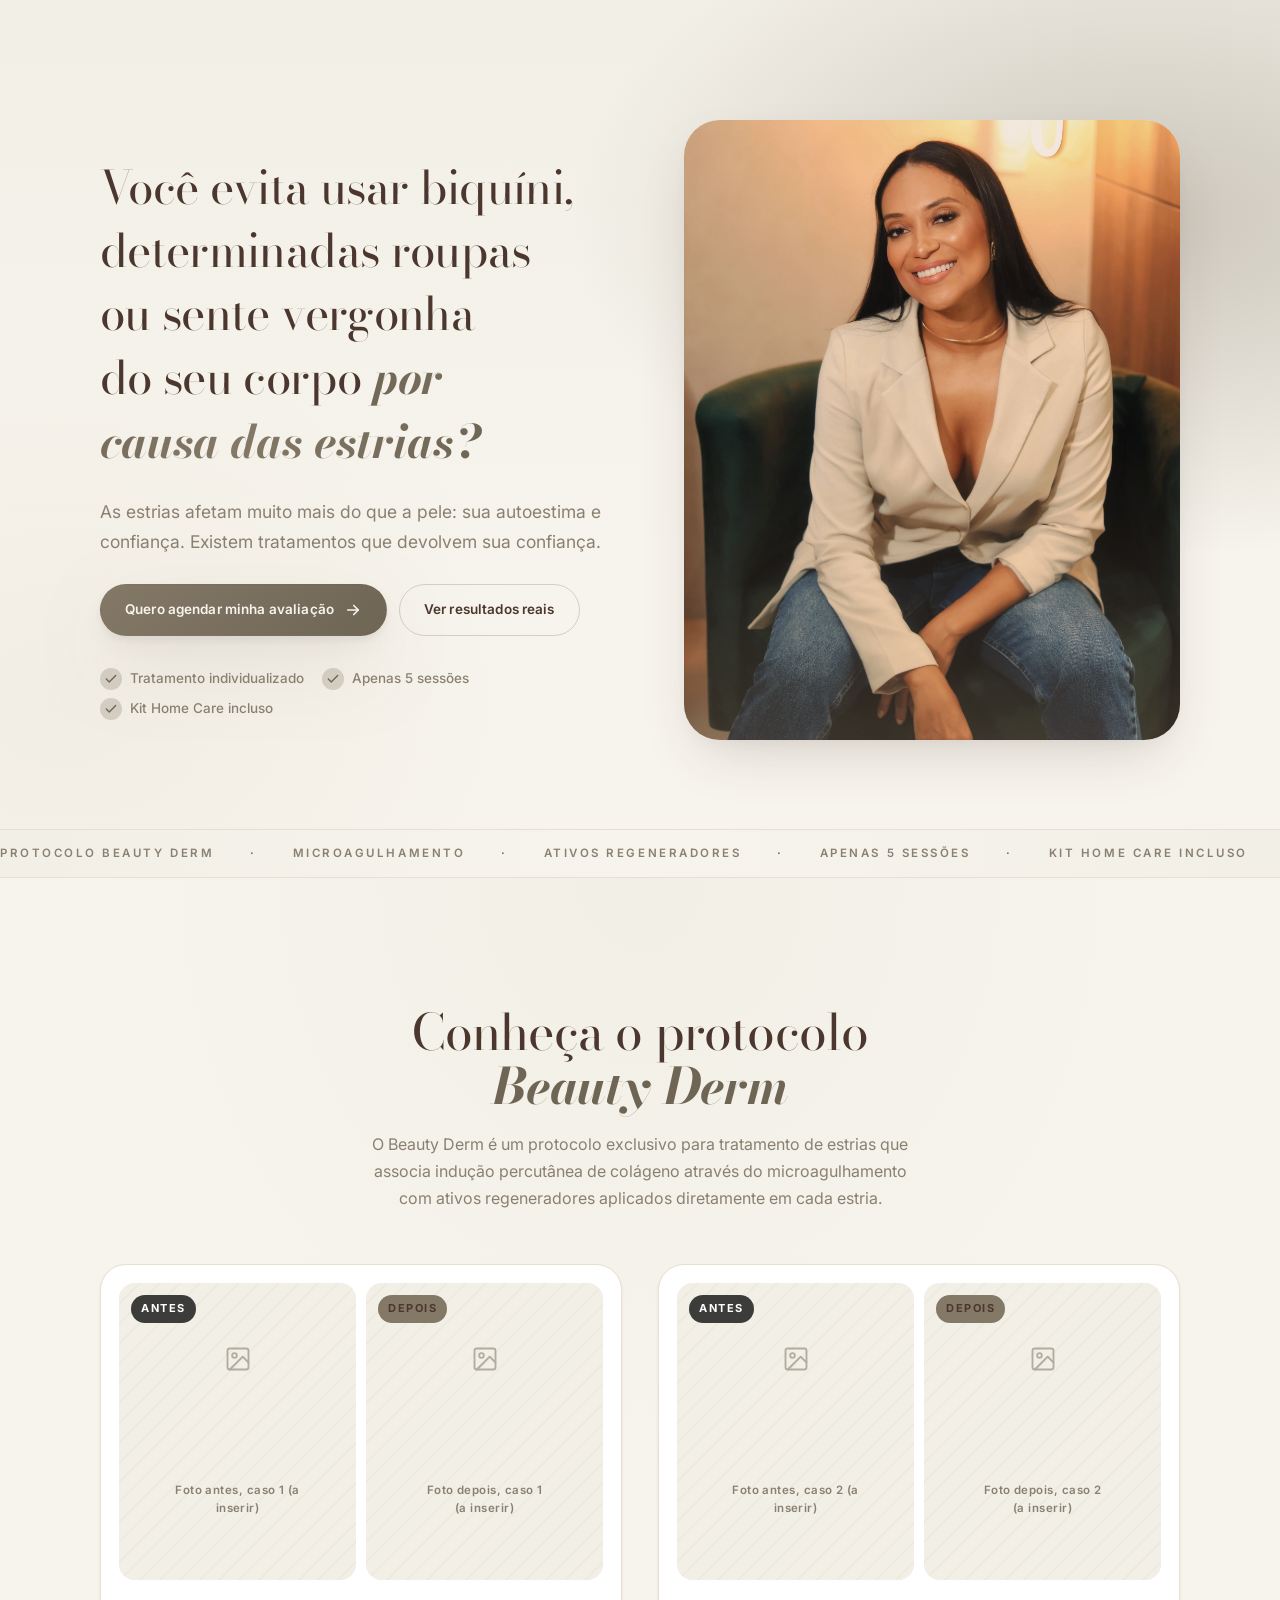
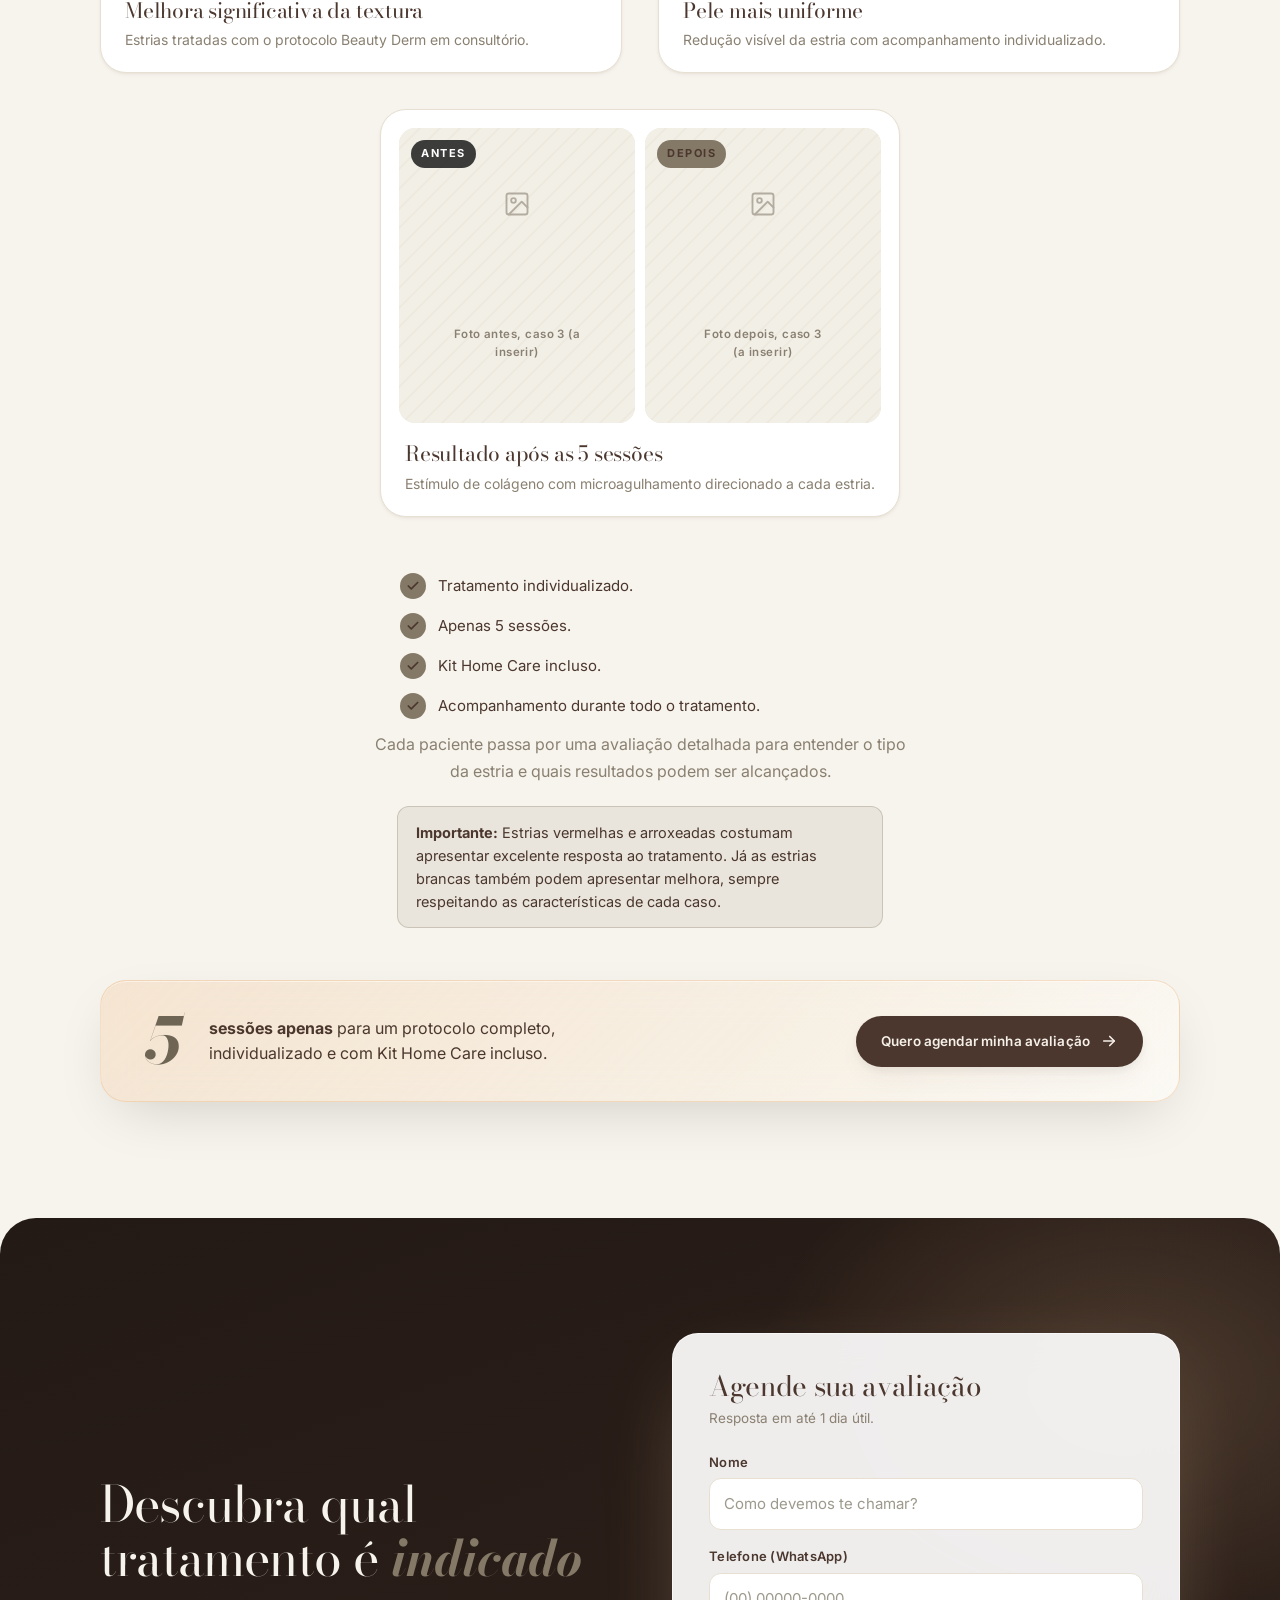
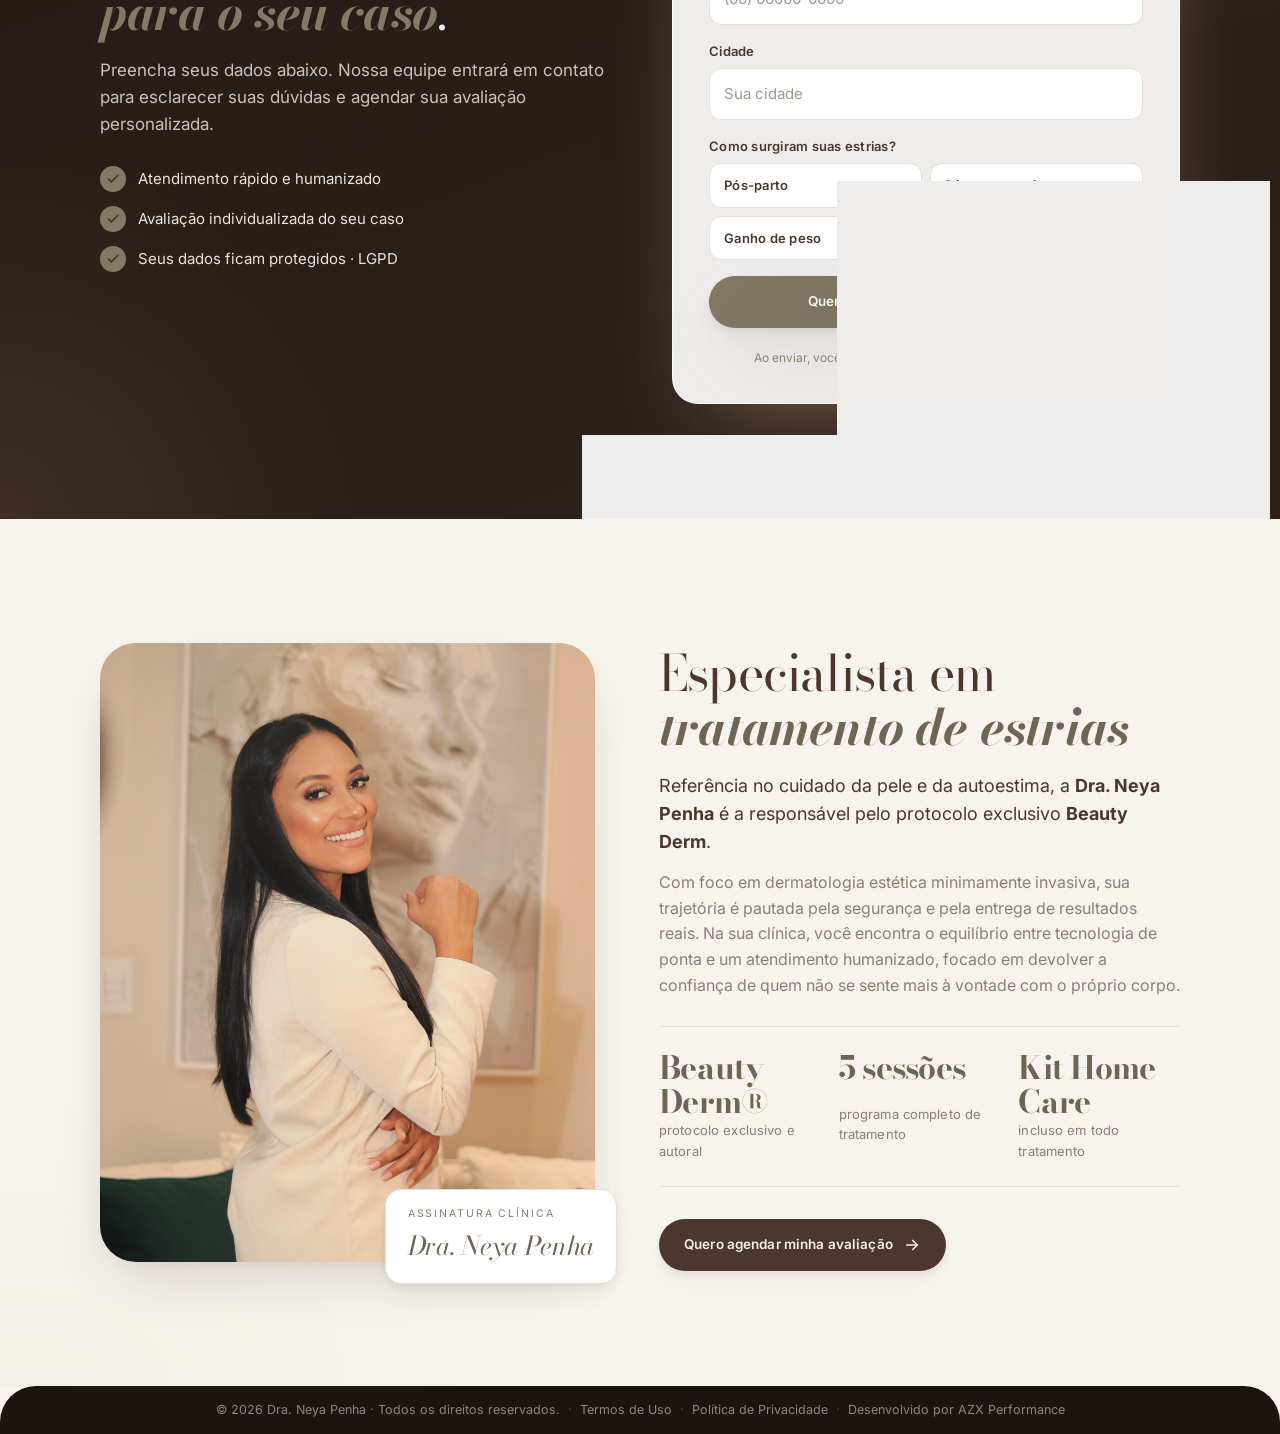
==== commit 2e46f120: "Add files via upload" ====
--- a/index.html
+++ b/index.html
@@ -10,7 +10,7 @@
   <!-- End Google Tag Manager -->
   <meta charset="UTF-8" />
   <meta name="viewport" content="width=device-width, initial-scale=1.0" />
-  <meta name="description" content="Dra. Neya Penha e o protocolo Beauty Derm: tratamento exclusivo para estrias, associando microagulhamento e ativos regeneradores em apenas 3 sessões." />
+  <meta name="description" content="Dra. Neya Penha e o protocolo Beauty Derm: tratamento exclusivo para estrias, associando microagulhamento e ativos regeneradores em apenas 5 sessões." />
   <title>Dra. Neya Penha · Tratamento de Estrias | Protocolo Beauty Derm</title>
 
   <!-- Favicon: inicial N -->
@@ -39,8 +39,7 @@
           Você evita usar biquíni, determinadas roupas ou sente vergonha do seu corpo <span class="h1__accent">por causa das estrias?</span>
         </h1>
         <p class="lede">
-          As estrias podem surgir após a gravidez, o emagrecimento ou mudanças no corpo — e afetam muito mais do que a pele: sua autoestima e confiança.
-          Isso não precisa ser definitivo: hoje existem tratamentos específicos que melhoram a aparência das estrias e devolvem sua confiança.
+          As estrias afetam muito mais do que a pele: sua autoestima e confiança. Existem tratamentos que devolvem sua confiança.
         </p>
         <div class="hero__ctas">
           <a href="#agendar" class="btn btn--primary">
@@ -52,7 +51,7 @@
 
         <ul class="hero__pills" aria-label="Diferenciais">
           <li><svg width="16" height="16" viewBox="0 0 24 24" fill="none" stroke="currentColor" stroke-width="2.4" stroke-linecap="round" stroke-linejoin="round"><path d="M20 6 9 17l-5-5"/></svg> Tratamento individualizado</li>
-          <li><svg width="16" height="16" viewBox="0 0 24 24" fill="none" stroke="currentColor" stroke-width="2.4" stroke-linecap="round" stroke-linejoin="round"><path d="M20 6 9 17l-5-5"/></svg> Apenas 3 sessões</li>
+          <li><svg width="16" height="16" viewBox="0 0 24 24" fill="none" stroke="currentColor" stroke-width="2.4" stroke-linecap="round" stroke-linejoin="round"><path d="M20 6 9 17l-5-5"/></svg> Apenas 5 sessões</li>
           <li><svg width="16" height="16" viewBox="0 0 24 24" fill="none" stroke="currentColor" stroke-width="2.4" stroke-linecap="round" stroke-linejoin="round"><path d="M20 6 9 17l-5-5"/></svg> Kit Home Care incluso</li>
         </ul>
       </div>
@@ -60,7 +59,7 @@
       <div class="hero__visual reveal">
         <div class="hero__photo">
           <picture>
-            <img src="assets/doctor.webp" alt="Dra. Neya Penha — Especialista em tratamento de estrias" />
+            <img src="assets/doctor.webp" alt="Dra. Neya Penha, Especialista em tratamento de estrias" />
           </picture>
         </div>
       </div>
@@ -72,13 +71,13 @@
         <span>Protocolo Beauty Derm</span><span>·</span>
         <span>Microagulhamento</span><span>·</span>
         <span>Ativos regeneradores</span><span>·</span>
-        <span>Apenas 3 sessões</span><span>·</span>
+        <span>Apenas 5 sessões</span><span>·</span>
         <span>Kit Home Care incluso</span><span>·</span>
         <span>Autoestima renovada</span><span>·</span>
         <span>Protocolo Beauty Derm</span><span>·</span>
         <span>Microagulhamento</span><span>·</span>
         <span>Ativos regeneradores</span><span>·</span>
-        <span>Apenas 3 sessões</span><span>·</span>
+        <span>Apenas 5 sessões</span><span>·</span>
         <span>Kit Home Care incluso</span><span>·</span>
         <span>Autoestima renovada</span><span>·</span>
       </div>
@@ -93,41 +92,6 @@
         <p class="section-sub">
           O Beauty Derm é um protocolo exclusivo para tratamento de estrias que associa indução percutânea de colágeno através do microagulhamento com ativos regeneradores aplicados diretamente em cada estria.
         </p>
-
-        <ul class="proof__checklist">
-          <li>
-            <span class="check" aria-hidden="true">
-              <svg width="14" height="14" viewBox="0 0 24 24" fill="none" stroke="currentColor" stroke-width="3" stroke-linecap="round" stroke-linejoin="round"><path d="M20 6 9 17l-5-5"/></svg>
-            </span>
-            Tratamento individualizado.
-          </li>
-          <li>
-            <span class="check" aria-hidden="true">
-              <svg width="14" height="14" viewBox="0 0 24 24" fill="none" stroke="currentColor" stroke-width="3" stroke-linecap="round" stroke-linejoin="round"><path d="M20 6 9 17l-5-5"/></svg>
-            </span>
-            Apenas 3 sessões.
-          </li>
-          <li>
-            <span class="check" aria-hidden="true">
-              <svg width="14" height="14" viewBox="0 0 24 24" fill="none" stroke="currentColor" stroke-width="3" stroke-linecap="round" stroke-linejoin="round"><path d="M20 6 9 17l-5-5"/></svg>
-            </span>
-            Kit Home Care incluso.
-          </li>
-          <li>
-            <span class="check" aria-hidden="true">
-              <svg width="14" height="14" viewBox="0 0 24 24" fill="none" stroke="currentColor" stroke-width="3" stroke-linecap="round" stroke-linejoin="round"><path d="M20 6 9 17l-5-5"/></svg>
-            </span>
-            Acompanhamento durante todo o tratamento.
-          </li>
-        </ul>
-
-        <p class="section-sub">
-          Cada paciente passa por uma avaliação detalhada para entender o tipo da estria e quais resultados podem ser alcançados.
-        </p>
-
-        <p class="proof__note">
-          <strong>Importante:</strong> Estrias vermelhas e arroxeadas costumam apresentar excelente resposta ao tratamento. Já as estrias brancas também podem apresentar melhora, sempre respeitando as características de cada caso.
-        </p>
       </header>
 
       <!-- CONTEUDO PLACEHOLDER: inserir fotos reais de antes/depois de estrias (com autorização da paciente) nos 3 blocos abaixo -->
@@ -139,14 +103,14 @@
               <span class="ba__label">Antes</span>
               <div class="ba__placeholder" aria-hidden="true">
                 <svg width="28" height="28" viewBox="0 0 24 24" fill="none" stroke="currentColor" stroke-width="1.6" stroke-linecap="round" stroke-linejoin="round"><rect x="3" y="3" width="18" height="18" rx="2"/><circle cx="9" cy="9" r="2"/><path d="m21 15-5-5L5 21"/></svg>
-                <span>Foto antes — caso 1 (a inserir)</span>
+                <span>Foto antes, caso 1 (a inserir)</span>
               </div>
             </figure>
             <figure class="ba">
               <span class="ba__label ba__label--after">Depois</span>
               <div class="ba__placeholder" aria-hidden="true">
                 <svg width="28" height="28" viewBox="0 0 24 24" fill="none" stroke="currentColor" stroke-width="1.6" stroke-linecap="round" stroke-linejoin="round"><rect x="3" y="3" width="18" height="18" rx="2"/><circle cx="9" cy="9" r="2"/><path d="m21 15-5-5L5 21"/></svg>
-                <span>Foto depois — caso 1 (a inserir)</span>
+                <span>Foto depois, caso 1 (a inserir)</span>
               </div>
             </figure>
           </div>
@@ -163,14 +127,14 @@
               <span class="ba__label">Antes</span>
               <div class="ba__placeholder" aria-hidden="true">
                 <svg width="28" height="28" viewBox="0 0 24 24" fill="none" stroke="currentColor" stroke-width="1.6" stroke-linecap="round" stroke-linejoin="round"><rect x="3" y="3" width="18" height="18" rx="2"/><circle cx="9" cy="9" r="2"/><path d="m21 15-5-5L5 21"/></svg>
-                <span>Foto antes — caso 2 (a inserir)</span>
+                <span>Foto antes, caso 2 (a inserir)</span>
               </div>
             </figure>
             <figure class="ba">
               <span class="ba__label ba__label--after">Depois</span>
               <div class="ba__placeholder" aria-hidden="true">
                 <svg width="28" height="28" viewBox="0 0 24 24" fill="none" stroke="currentColor" stroke-width="1.6" stroke-linecap="round" stroke-linejoin="round"><rect x="3" y="3" width="18" height="18" rx="2"/><circle cx="9" cy="9" r="2"/><path d="m21 15-5-5L5 21"/></svg>
-                <span>Foto depois — caso 2 (a inserir)</span>
+                <span>Foto depois, caso 2 (a inserir)</span>
               </div>
             </figure>
           </div>
@@ -187,27 +151,64 @@
               <span class="ba__label">Antes</span>
               <div class="ba__placeholder" aria-hidden="true">
                 <svg width="28" height="28" viewBox="0 0 24 24" fill="none" stroke="currentColor" stroke-width="1.6" stroke-linecap="round" stroke-linejoin="round"><rect x="3" y="3" width="18" height="18" rx="2"/><circle cx="9" cy="9" r="2"/><path d="m21 15-5-5L5 21"/></svg>
-                <span>Foto antes — caso 3 (a inserir)</span>
+                <span>Foto antes, caso 3 (a inserir)</span>
               </div>
             </figure>
             <figure class="ba">
               <span class="ba__label ba__label--after">Depois</span>
               <div class="ba__placeholder" aria-hidden="true">
                 <svg width="28" height="28" viewBox="0 0 24 24" fill="none" stroke="currentColor" stroke-width="1.6" stroke-linecap="round" stroke-linejoin="round"><rect x="3" y="3" width="18" height="18" rx="2"/><circle cx="9" cy="9" r="2"/><path d="m21 15-5-5L5 21"/></svg>
-                <span>Foto depois — caso 3 (a inserir)</span>
+                <span>Foto depois, caso 3 (a inserir)</span>
               </div>
             </figure>
           </div>
           <div class="ba-card__caption">
-            <h3>Resultado após as 3 sessões</h3>
+            <h3>Resultado após as 5 sessões</h3>
             <p>Estímulo de colágeno com microagulhamento direcionado a cada estria.</p>
           </div>
         </article>
 
       </div>
 
+      <div class="proof__after reveal">
+        <ul class="proof__checklist">
+          <li>
+            <span class="check" aria-hidden="true">
+              <svg width="14" height="14" viewBox="0 0 24 24" fill="none" stroke="currentColor" stroke-width="3" stroke-linecap="round" stroke-linejoin="round"><path d="M20 6 9 17l-5-5"/></svg>
+            </span>
+            Tratamento individualizado.
+          </li>
+          <li>
+            <span class="check" aria-hidden="true">
+              <svg width="14" height="14" viewBox="0 0 24 24" fill="none" stroke="currentColor" stroke-width="3" stroke-linecap="round" stroke-linejoin="round"><path d="M20 6 9 17l-5-5"/></svg>
+            </span>
+            Apenas 5 sessões.
+          </li>
+          <li>
+            <span class="check" aria-hidden="true">
+              <svg width="14" height="14" viewBox="0 0 24 24" fill="none" stroke="currentColor" stroke-width="3" stroke-linecap="round" stroke-linejoin="round"><path d="M20 6 9 17l-5-5"/></svg>
+            </span>
+            Kit Home Care incluso.
+          </li>
+          <li>
+            <span class="check" aria-hidden="true">
+              <svg width="14" height="14" viewBox="0 0 24 24" fill="none" stroke="currentColor" stroke-width="3" stroke-linecap="round" stroke-linejoin="round"><path d="M20 6 9 17l-5-5"/></svg>
+            </span>
+            Acompanhamento durante todo o tratamento.
+          </li>
+        </ul>
+
+        <p class="section-sub">
+          Cada paciente passa por uma avaliação detalhada para entender o tipo da estria e quais resultados podem ser alcançados.
+        </p>
+
+        <p class="proof__note">
+          <strong>Importante:</strong> Estrias vermelhas e arroxeadas costumam apresentar excelente resposta ao tratamento. Já as estrias brancas também podem apresentar melhora, sempre respeitando as características de cada caso.
+        </p>
+      </div>
+
       <aside class="seal glass reveal" aria-label="Selo de autoridade">
-        <div class="seal__num">3</div>
+        <div class="seal__num">5</div>
         <div class="seal__copy">
           <strong>sessões apenas</strong>
           para um protocolo completo, individualizado e com Kit Home Care incluso.
@@ -320,7 +321,7 @@
       <!-- CONTEUDO PLACEHOLDER: substituir foto, bio, CRM e tempo de atuação pelos dados reais da Dra. Neya Penha -->
       <div class="about__photo reveal">
         <div class="about__photo-frame">
-          <img src="assets/doctor-about.webp" alt="Dra. Neya Penha — Especialista em tratamento de estrias" />
+          <img src="assets/doctor-about.webp" alt="Dra. Neya Penha, Especialista em tratamento de estrias" />
         </div>
         <div class="about__sig" aria-hidden="true">
           <span class="about__sig-label">Assinatura clínica</span>
@@ -343,7 +344,7 @@
             <dd>protocolo exclusivo e autoral</dd>
           </div>
           <div>
-            <dt>3 sessões</dt>
+            <dt>5 sessões</dt>
             <dd>programa completo de tratamento</dd>
           </div>
           <div>
@@ -405,7 +406,7 @@
         <p>Estes termos podem ser atualizados a qualquer momento. Recomendamos a consulta periódica desta página.</p>
 
         <p><strong>7. Lei Aplicável</strong></p>
-        <p>Estes Termos de Uso são regidos pelas leis da República Federativa do Brasil, em especial a Lei Geral de Proteção de Dados (LGPD — Lei nº 13.709/2018) e o Código de Defesa do Consumidor.</p>
+        <p>Estes Termos de Uso são regidos pelas leis da República Federativa do Brasil, em especial a Lei Geral de Proteção de Dados (LGPD, Lei nº 13.709/2018) e o Código de Defesa do Consumidor.</p>
       </div>
     </div>
   </div>
@@ -417,7 +418,7 @@
       <h2 id="privacyTitle">Política de Privacidade</h2>
       <div class="modal-body">
         <p><strong>1. Introdução</strong></p>
-        <p>A Dra. Neya Penha está comprometida com a proteção dos seus dados pessoais, em conformidade com a Lei Geral de Proteção de Dados Pessoais (LGPD — Lei nº 13.709/2018). Esta Política descreve como coletamos, utilizamos, armazenamos e protegemos suas informações.</p>
+        <p>A Dra. Neya Penha está comprometida com a proteção dos seus dados pessoais, em conformidade com a Lei Geral de Proteção de Dados Pessoais (LGPD, Lei nº 13.709/2018). Esta Política descreve como coletamos, utilizamos, armazenamos e protegemos suas informações.</p>
 
         <p><strong>2. Dados Coletados</strong></p>
         <p>Coletamos os seguintes dados pessoais por meio do formulário de contato: nome, telefone (WhatsApp), cidade e como surgiram as estrias. Esses dados são fornecidos voluntariamente pelo titular.</p>
--- a/style.css
+++ b/style.css
@@ -88,7 +88,7 @@
   font-family: var(--ff-serif);
   font-size: clamp(24px, 6vw, 46px);
   font-weight: 400;
-  line-height: 1.22;
+  line-height: 1.38;
   letter-spacing: -0.014em;
   margin: 16px 0 24px;
   text-wrap: balance;
@@ -101,8 +101,8 @@
   -webkit-background-clip: text;
   background-clip: text;
   color: transparent;
-  padding-left: 5px;
-  margin-left: -5px;
+  padding: 0.12em 5px;
+  margin: -0.12em -5px;
 }
 .h2 {
   font-family: var(--ff-serif);
@@ -509,6 +509,11 @@
   gap: clamp(24px, 3vw, 36px);
   margin-bottom: 56px;
 }
+.proof__after {
+  text-align: center;
+  max-width: 700px;
+  margin: 0 auto 52px;
+}
 .ba-grid > article:nth-child(3):last-child {
   grid-column: 1 / -1;
   max-width: calc(50% - 18px);
@@ -606,6 +611,9 @@
 @media (max-width: 620px) {
   .ba-grid { grid-template-columns: 1fr; }
   .ba-grid > article:nth-child(3):last-child { max-width: 100%; }
+  .proof__checklist { justify-items: center; }
+  .proof__checklist li { justify-content: center; }
+  .proof__note { text-align: center; }
 }
 
 /* Selo de autoridade */
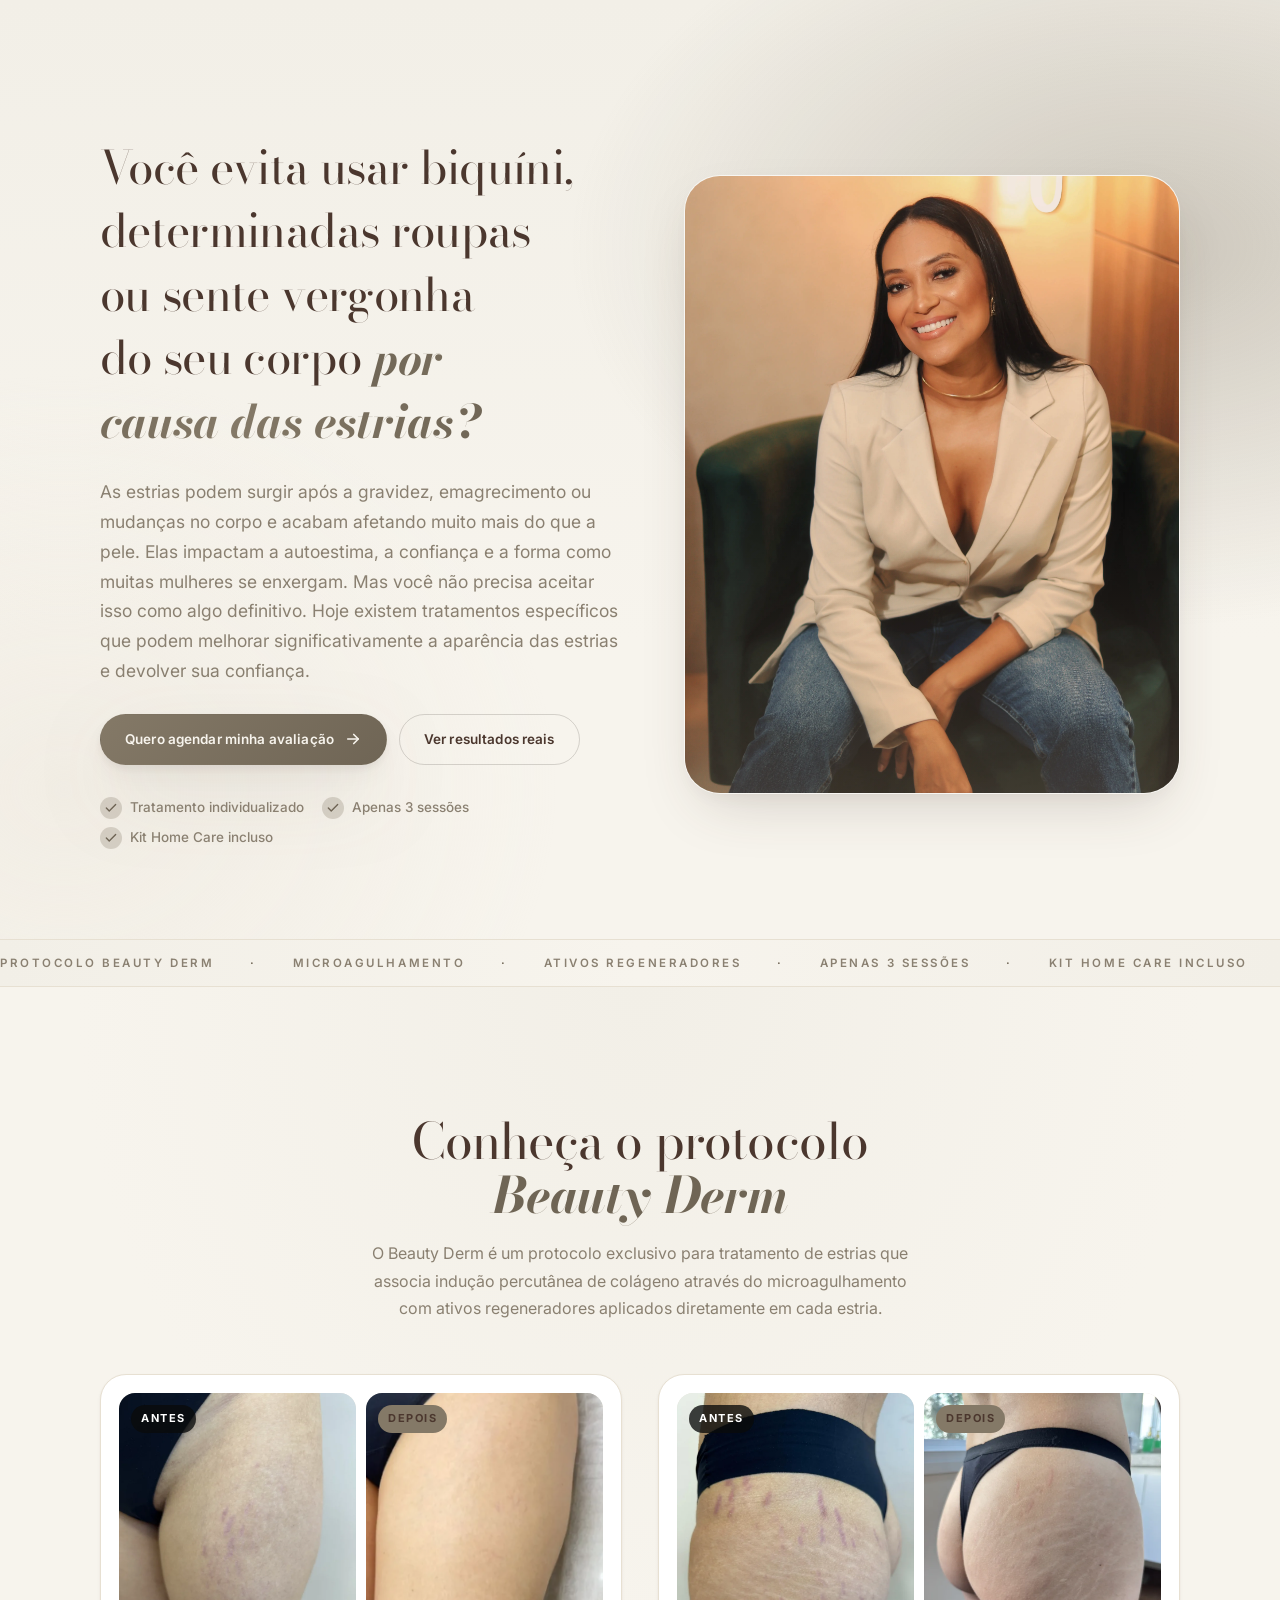
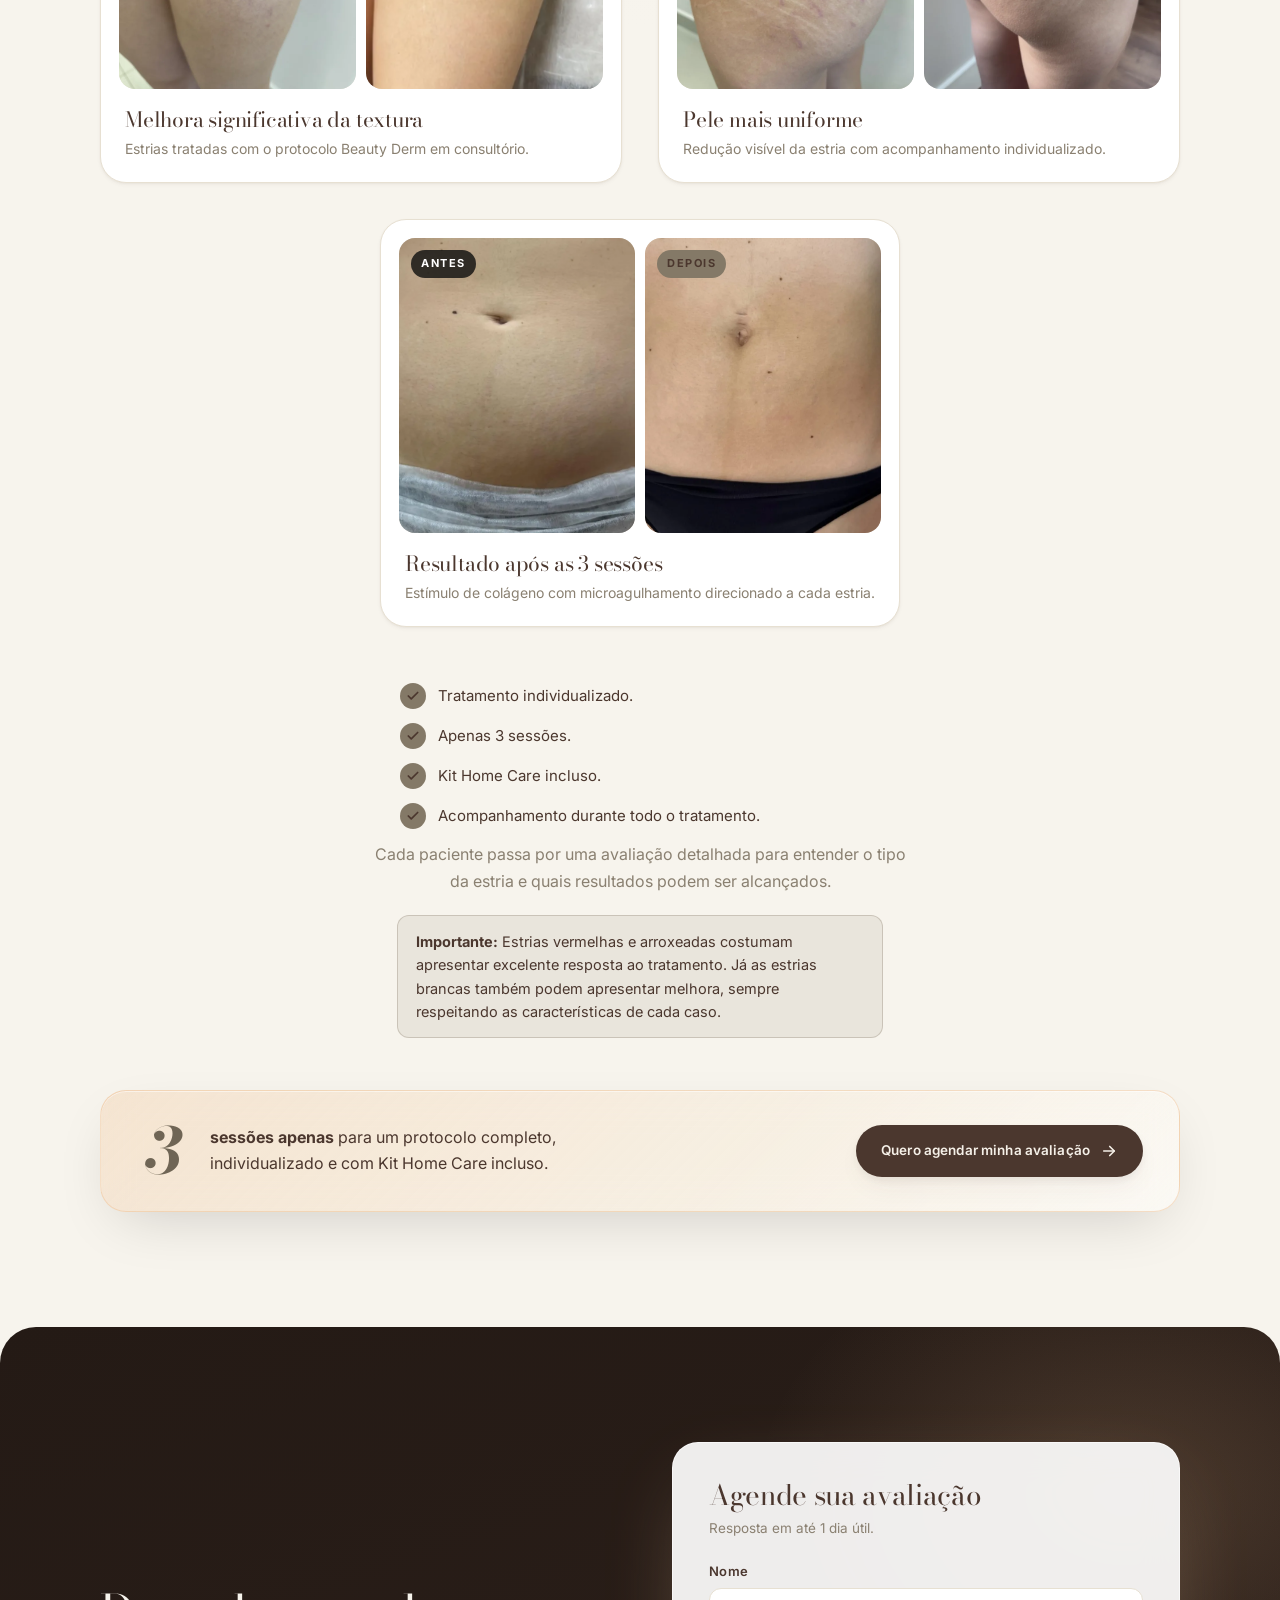
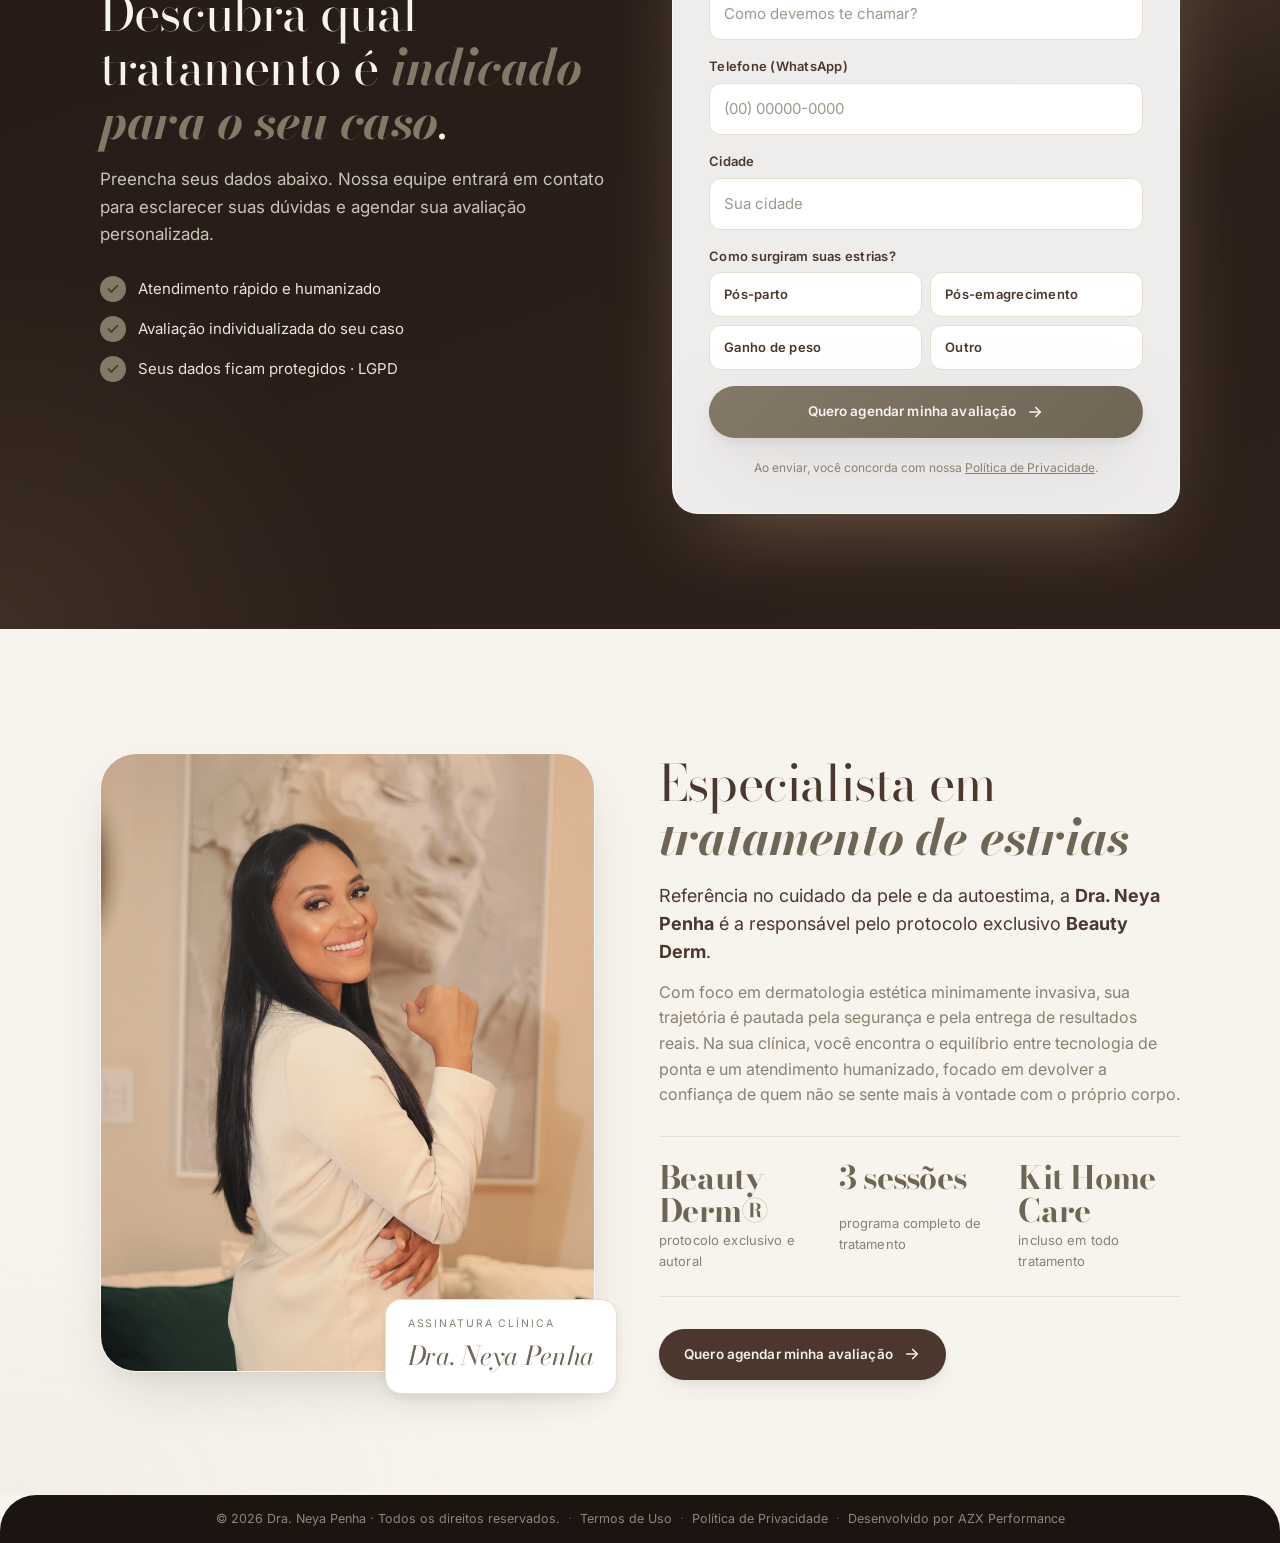
==== commit 524ea37f: "Add files via upload" ====
--- a/index.html
+++ b/index.html
@@ -10,7 +10,7 @@
   <!-- End Google Tag Manager -->
   <meta charset="UTF-8" />
   <meta name="viewport" content="width=device-width, initial-scale=1.0" />
-  <meta name="description" content="Dra. Neya Penha e o protocolo Beauty Derm: tratamento exclusivo para estrias, associando microagulhamento e ativos regeneradores em apenas 5 sessões." />
+  <meta name="description" content="Dra. Neya Penha e o protocolo Beauty Derm: tratamento exclusivo para estrias, associando microagulhamento e ativos regeneradores em apenas 3 sessões." />
   <title>Dra. Neya Penha · Tratamento de Estrias | Protocolo Beauty Derm</title>
 
   <!-- Favicon: inicial N -->
@@ -39,7 +39,7 @@
           Você evita usar biquíni, determinadas roupas ou sente vergonha do seu corpo <span class="h1__accent">por causa das estrias?</span>
         </h1>
         <p class="lede">
-          As estrias afetam muito mais do que a pele: sua autoestima e confiança. Existem tratamentos que devolvem sua confiança.
+          As estrias podem surgir após a gravidez, emagrecimento ou mudanças no corpo e acabam afetando muito mais do que a pele. Elas impactam a autoestima, a confiança e a forma como muitas mulheres se enxergam. Mas você não precisa aceitar isso como algo definitivo. Hoje existem tratamentos específicos que podem melhorar significativamente a aparência das estrias e devolver sua confiança.
         </p>
         <div class="hero__ctas">
           <a href="#agendar" class="btn btn--primary">
@@ -51,7 +51,7 @@
 
         <ul class="hero__pills" aria-label="Diferenciais">
           <li><svg width="16" height="16" viewBox="0 0 24 24" fill="none" stroke="currentColor" stroke-width="2.4" stroke-linecap="round" stroke-linejoin="round"><path d="M20 6 9 17l-5-5"/></svg> Tratamento individualizado</li>
-          <li><svg width="16" height="16" viewBox="0 0 24 24" fill="none" stroke="currentColor" stroke-width="2.4" stroke-linecap="round" stroke-linejoin="round"><path d="M20 6 9 17l-5-5"/></svg> Apenas 5 sessões</li>
+          <li><svg width="16" height="16" viewBox="0 0 24 24" fill="none" stroke="currentColor" stroke-width="2.4" stroke-linecap="round" stroke-linejoin="round"><path d="M20 6 9 17l-5-5"/></svg> Apenas 3 sessões</li>
           <li><svg width="16" height="16" viewBox="0 0 24 24" fill="none" stroke="currentColor" stroke-width="2.4" stroke-linecap="round" stroke-linejoin="round"><path d="M20 6 9 17l-5-5"/></svg> Kit Home Care incluso</li>
         </ul>
       </div>
@@ -71,13 +71,13 @@
         <span>Protocolo Beauty Derm</span><span>·</span>
         <span>Microagulhamento</span><span>·</span>
         <span>Ativos regeneradores</span><span>·</span>
-        <span>Apenas 5 sessões</span><span>·</span>
+        <span>Apenas 3 sessões</span><span>·</span>
         <span>Kit Home Care incluso</span><span>·</span>
         <span>Autoestima renovada</span><span>·</span>
         <span>Protocolo Beauty Derm</span><span>·</span>
         <span>Microagulhamento</span><span>·</span>
         <span>Ativos regeneradores</span><span>·</span>
-        <span>Apenas 5 sessões</span><span>·</span>
+        <span>Apenas 3 sessões</span><span>·</span>
         <span>Kit Home Care incluso</span><span>·</span>
         <span>Autoestima renovada</span><span>·</span>
       </div>
@@ -101,17 +101,11 @@
           <div class="ba-card__pair">
             <figure class="ba">
               <span class="ba__label">Antes</span>
-              <div class="ba__placeholder" aria-hidden="true">
-                <svg width="28" height="28" viewBox="0 0 24 24" fill="none" stroke="currentColor" stroke-width="1.6" stroke-linecap="round" stroke-linejoin="round"><rect x="3" y="3" width="18" height="18" rx="2"/><circle cx="9" cy="9" r="2"/><path d="m21 15-5-5L5 21"/></svg>
-                <span>Foto antes, caso 1 (a inserir)</span>
-              </div>
+              <img class="ba__img" src="assets/before-after-1-antes.webp" alt="Antes: tratamento de estrias, coxa" loading="lazy" />
             </figure>
             <figure class="ba">
               <span class="ba__label ba__label--after">Depois</span>
-              <div class="ba__placeholder" aria-hidden="true">
-                <svg width="28" height="28" viewBox="0 0 24 24" fill="none" stroke="currentColor" stroke-width="1.6" stroke-linecap="round" stroke-linejoin="round"><rect x="3" y="3" width="18" height="18" rx="2"/><circle cx="9" cy="9" r="2"/><path d="m21 15-5-5L5 21"/></svg>
-                <span>Foto depois, caso 1 (a inserir)</span>
-              </div>
+              <img class="ba__img" src="assets/before-after-1-depois.webp" alt="Depois: tratamento de estrias, coxa" loading="lazy" />
             </figure>
           </div>
           <div class="ba-card__caption">
@@ -125,17 +119,11 @@
           <div class="ba-card__pair">
             <figure class="ba">
               <span class="ba__label">Antes</span>
-              <div class="ba__placeholder" aria-hidden="true">
-                <svg width="28" height="28" viewBox="0 0 24 24" fill="none" stroke="currentColor" stroke-width="1.6" stroke-linecap="round" stroke-linejoin="round"><rect x="3" y="3" width="18" height="18" rx="2"/><circle cx="9" cy="9" r="2"/><path d="m21 15-5-5L5 21"/></svg>
-                <span>Foto antes, caso 2 (a inserir)</span>
-              </div>
+              <img class="ba__img" src="assets/before-after-2-antes.webp" alt="Antes: tratamento de estrias, quadril" loading="lazy" />
             </figure>
             <figure class="ba">
               <span class="ba__label ba__label--after">Depois</span>
-              <div class="ba__placeholder" aria-hidden="true">
-                <svg width="28" height="28" viewBox="0 0 24 24" fill="none" stroke="currentColor" stroke-width="1.6" stroke-linecap="round" stroke-linejoin="round"><rect x="3" y="3" width="18" height="18" rx="2"/><circle cx="9" cy="9" r="2"/><path d="m21 15-5-5L5 21"/></svg>
-                <span>Foto depois, caso 2 (a inserir)</span>
-              </div>
+              <img class="ba__img" src="assets/before-after-2-depois.webp" alt="Depois: tratamento de estrias, quadril" loading="lazy" />
             </figure>
           </div>
           <div class="ba-card__caption">
@@ -149,21 +137,15 @@
           <div class="ba-card__pair">
             <figure class="ba">
               <span class="ba__label">Antes</span>
-              <div class="ba__placeholder" aria-hidden="true">
-                <svg width="28" height="28" viewBox="0 0 24 24" fill="none" stroke="currentColor" stroke-width="1.6" stroke-linecap="round" stroke-linejoin="round"><rect x="3" y="3" width="18" height="18" rx="2"/><circle cx="9" cy="9" r="2"/><path d="m21 15-5-5L5 21"/></svg>
-                <span>Foto antes, caso 3 (a inserir)</span>
-              </div>
+              <img class="ba__img" src="assets/before-after-3-antes.webp" alt="Antes: tratamento de estrias, abdômen" loading="lazy" />
             </figure>
             <figure class="ba">
               <span class="ba__label ba__label--after">Depois</span>
-              <div class="ba__placeholder" aria-hidden="true">
-                <svg width="28" height="28" viewBox="0 0 24 24" fill="none" stroke="currentColor" stroke-width="1.6" stroke-linecap="round" stroke-linejoin="round"><rect x="3" y="3" width="18" height="18" rx="2"/><circle cx="9" cy="9" r="2"/><path d="m21 15-5-5L5 21"/></svg>
-                <span>Foto depois, caso 3 (a inserir)</span>
-              </div>
+              <img class="ba__img" src="assets/before-after-3-depois.webp" alt="Depois: tratamento de estrias, abdômen" loading="lazy" />
             </figure>
           </div>
           <div class="ba-card__caption">
-            <h3>Resultado após as 5 sessões</h3>
+            <h3>Resultado após as 3 sessões</h3>
             <p>Estímulo de colágeno com microagulhamento direcionado a cada estria.</p>
           </div>
         </article>
@@ -182,7 +164,7 @@
             <span class="check" aria-hidden="true">
               <svg width="14" height="14" viewBox="0 0 24 24" fill="none" stroke="currentColor" stroke-width="3" stroke-linecap="round" stroke-linejoin="round"><path d="M20 6 9 17l-5-5"/></svg>
             </span>
-            Apenas 5 sessões.
+            Apenas 3 sessões.
           </li>
           <li>
             <span class="check" aria-hidden="true">
@@ -208,7 +190,7 @@
       </div>
 
       <aside class="seal glass reveal" aria-label="Selo de autoridade">
-        <div class="seal__num">5</div>
+        <div class="seal__num">3</div>
         <div class="seal__copy">
           <strong>sessões apenas</strong>
           para um protocolo completo, individualizado e com Kit Home Care incluso.
@@ -344,7 +326,7 @@
             <dd>protocolo exclusivo e autoral</dd>
           </div>
           <div>
-            <dt>5 sessões</dt>
+            <dt>3 sessões</dt>
             <dd>programa completo de tratamento</dd>
           </div>
           <div>
--- a/style.css
+++ b/style.css
@@ -341,6 +341,7 @@
   border-radius: var(--radius-xl);
   overflow: hidden;
   background: var(--c-secondary);
+  border: 1px solid rgba(255,255,255,.6);
   box-shadow: var(--shadow-lg);
   isolation: isolate;
 }
@@ -854,6 +855,7 @@
   border-radius: var(--radius-xl);
   overflow: hidden;
   background: var(--c-secondary);
+  border: 1px solid rgba(255,255,255,.6);
   box-shadow: var(--shadow-lg);
 }
 .about__photo-frame::before { /* warm tint */
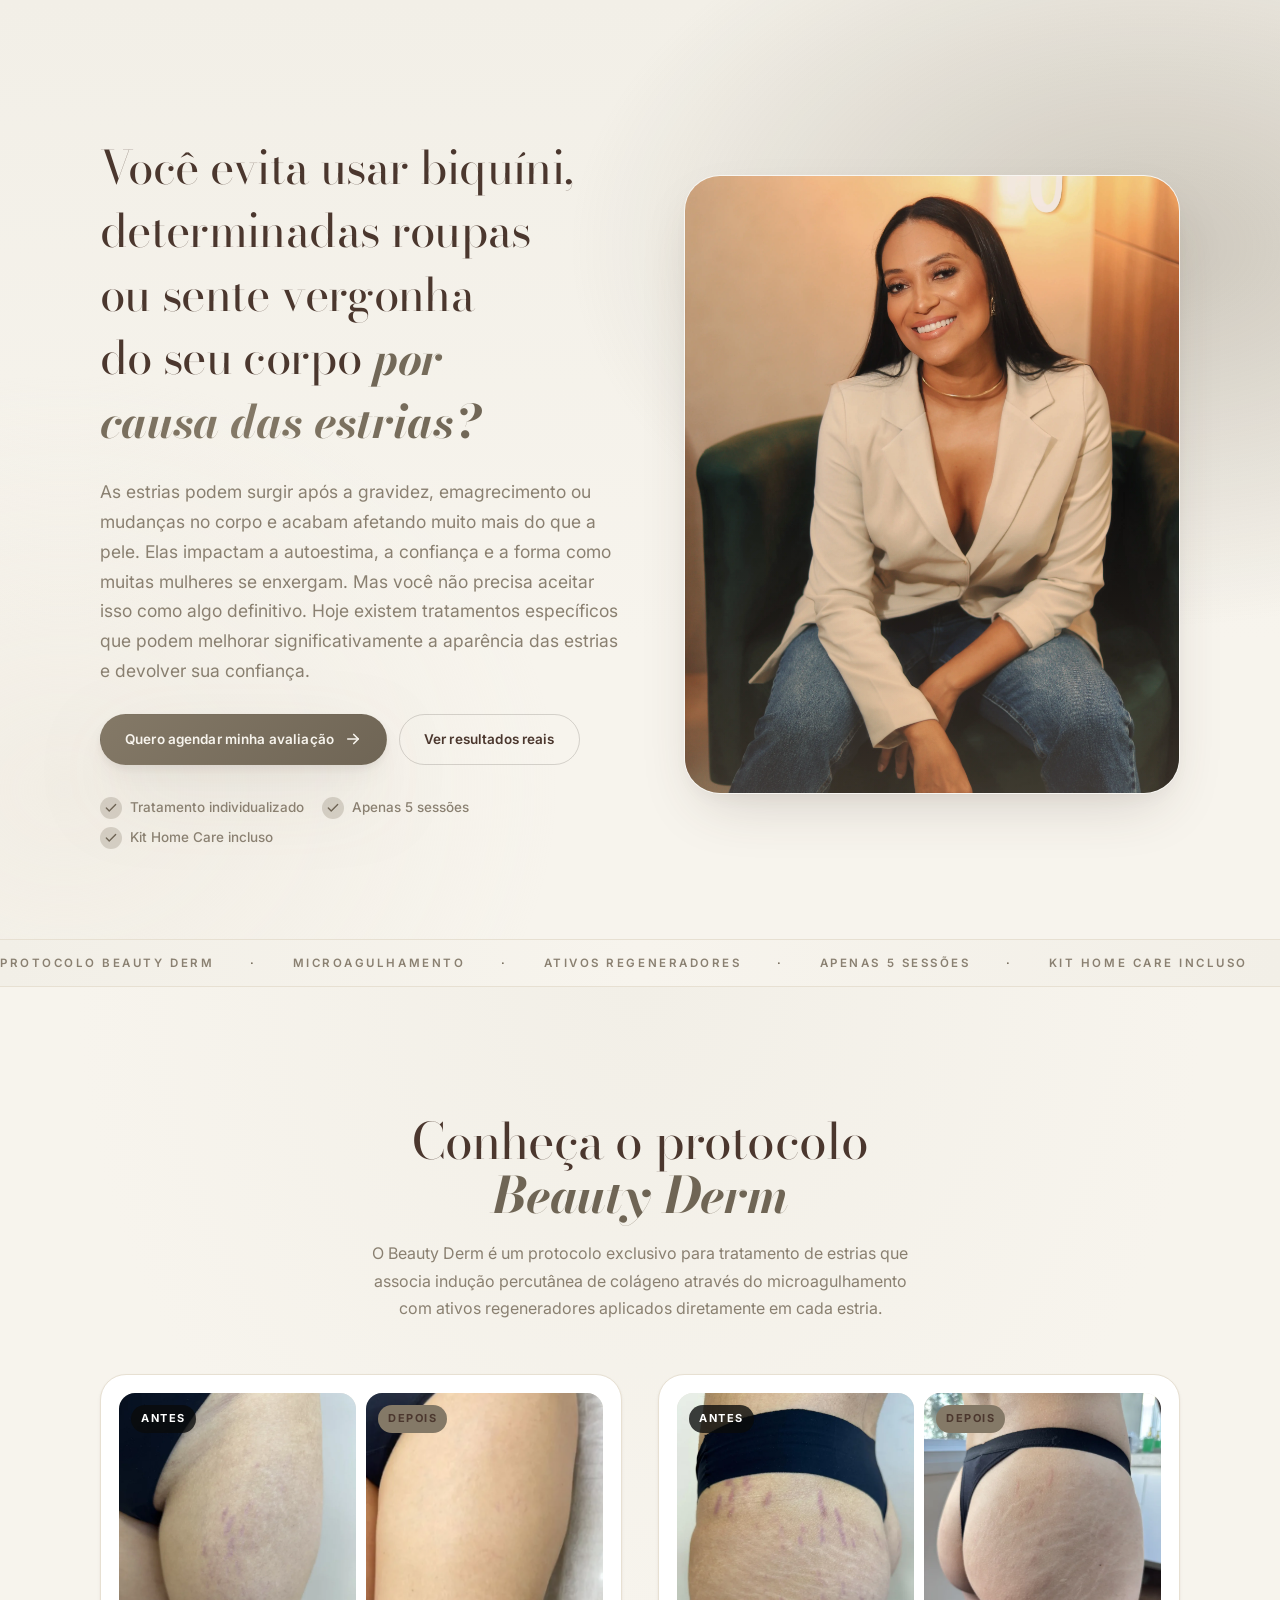
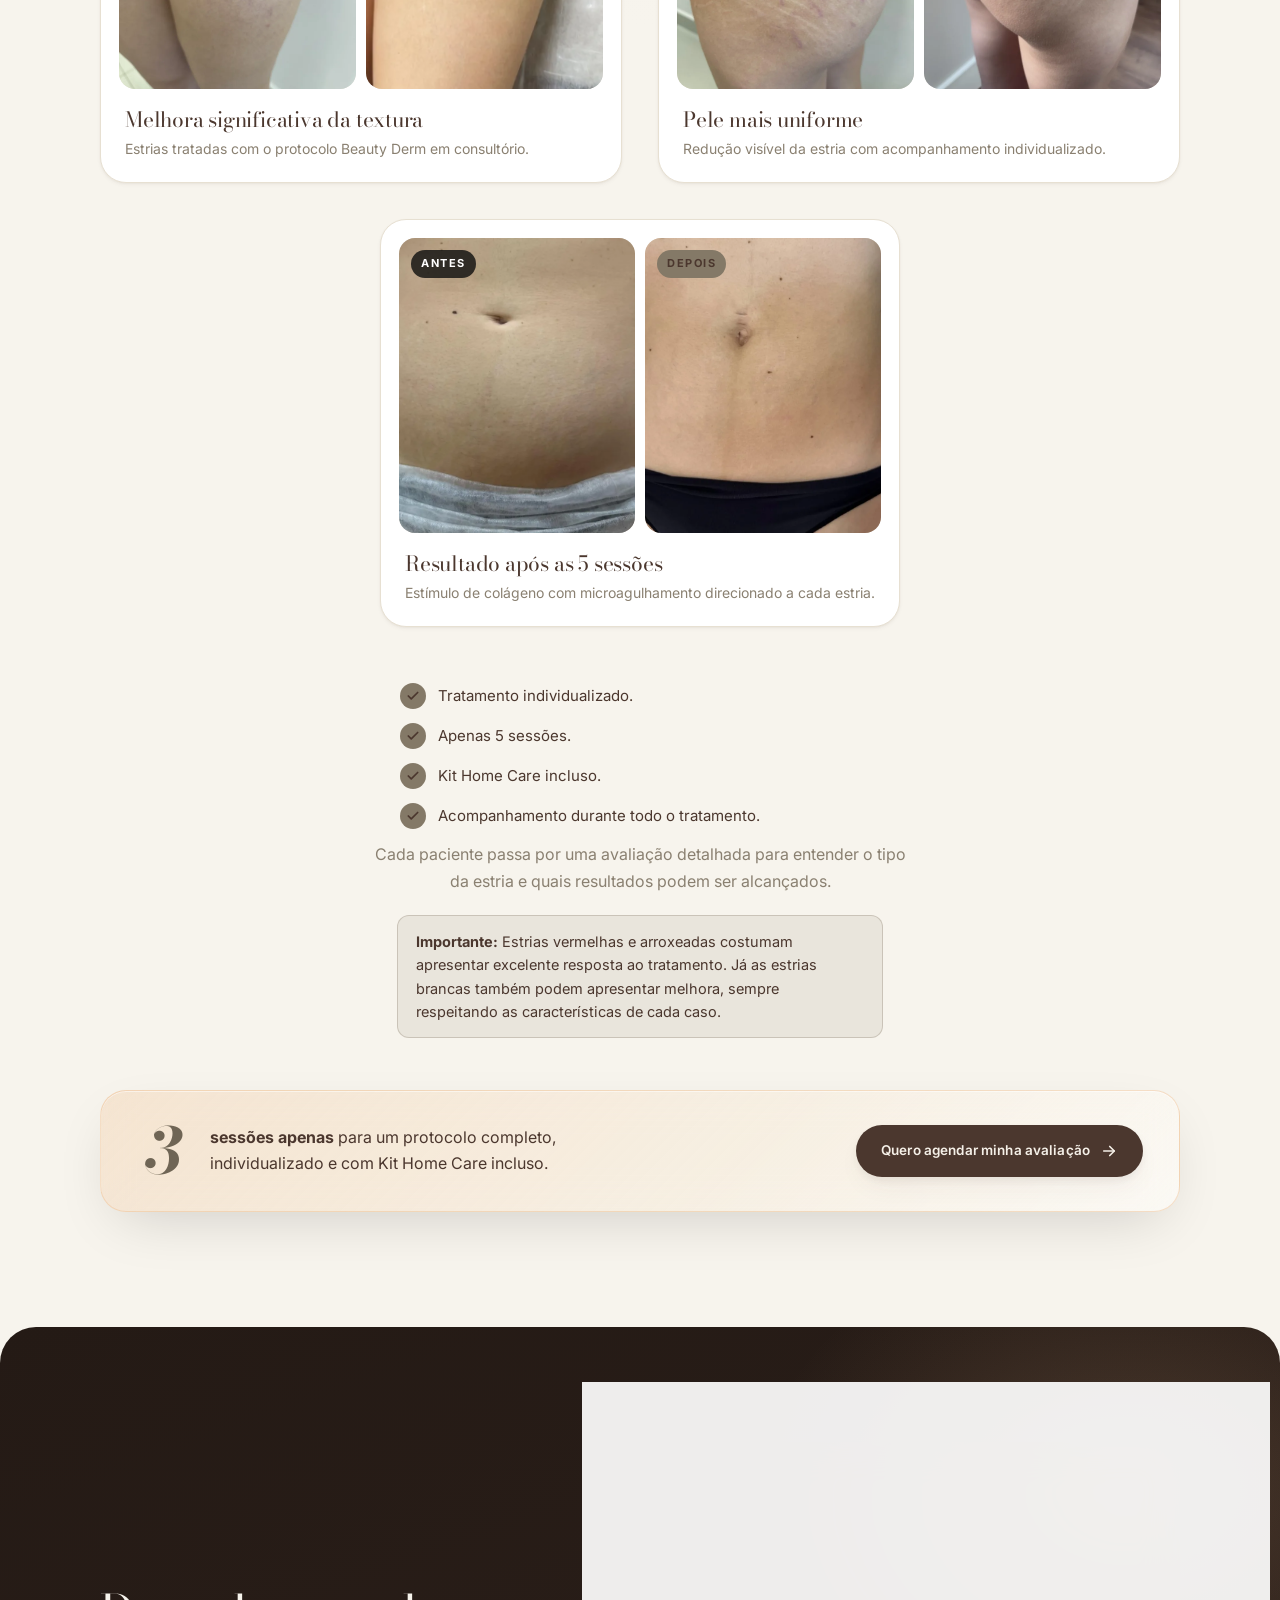
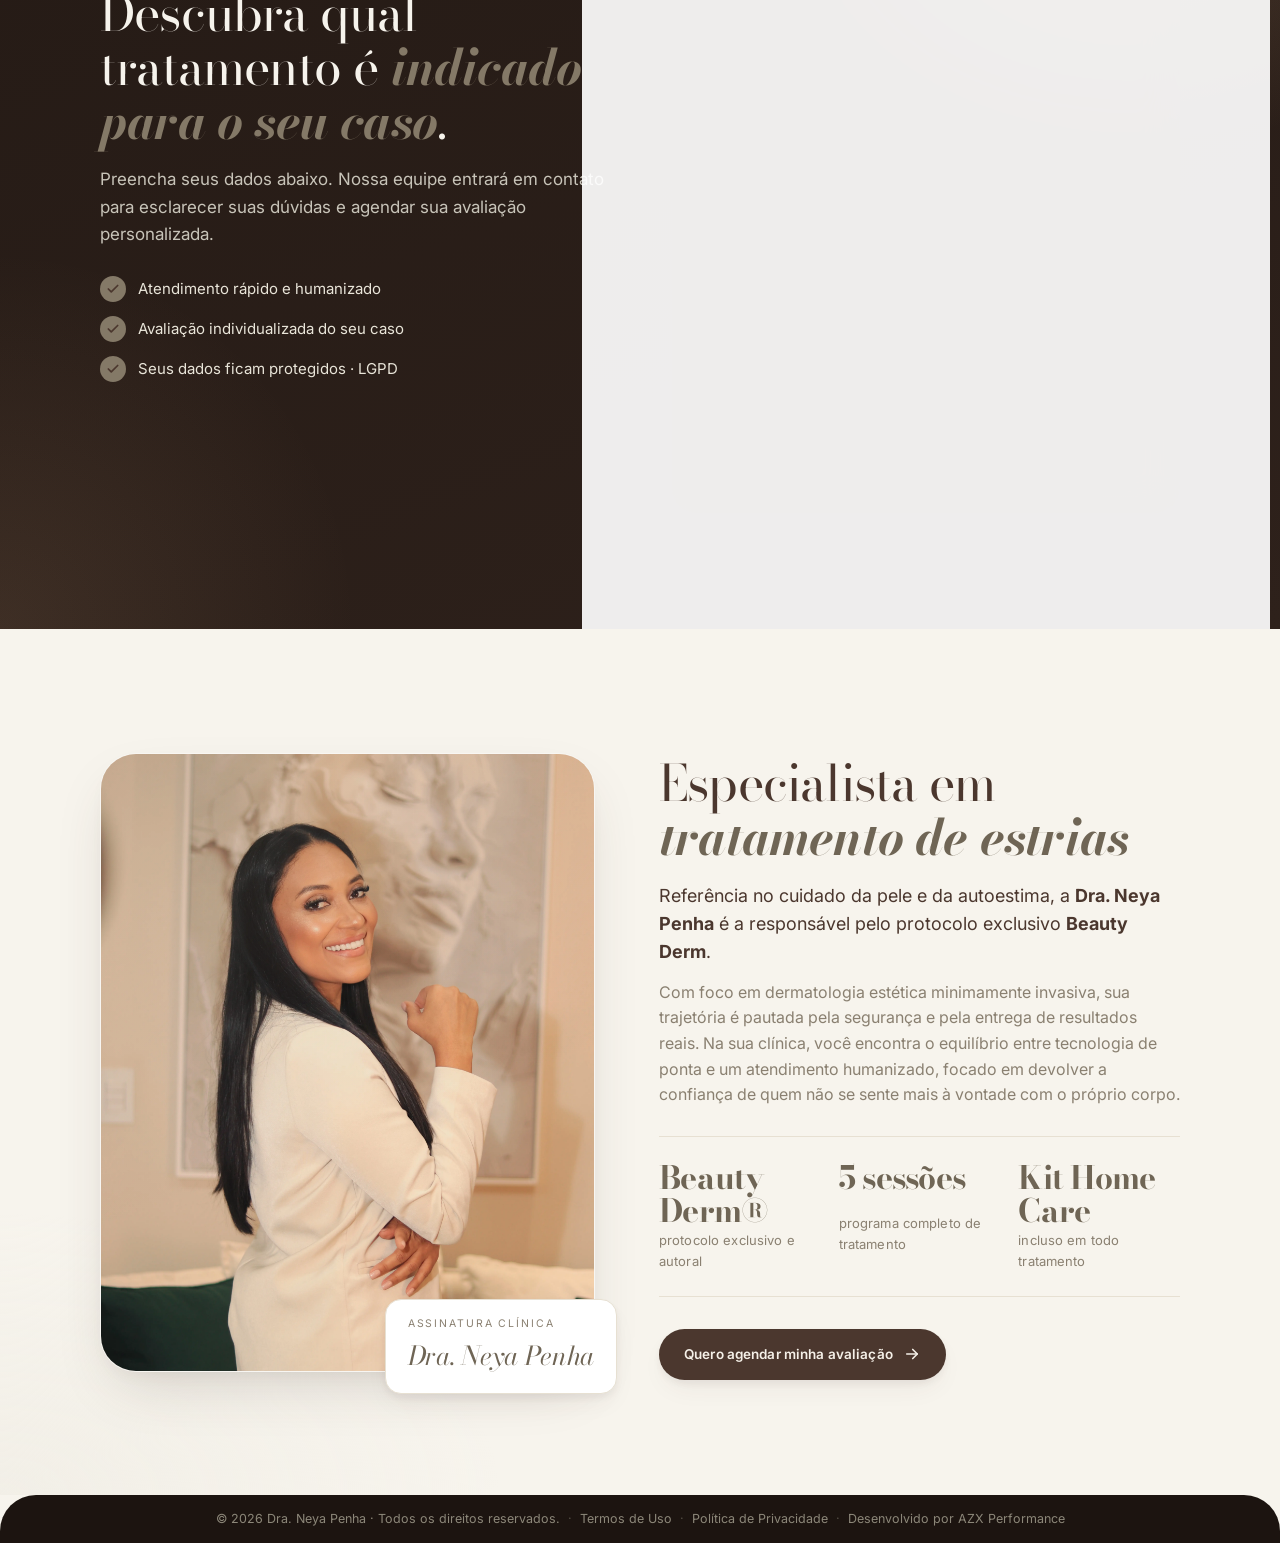
==== commit d5554e4e: "Add files via upload" ====
--- a/index.html
+++ b/index.html
@@ -10,7 +10,7 @@
   <!-- End Google Tag Manager -->
   <meta charset="UTF-8" />
   <meta name="viewport" content="width=device-width, initial-scale=1.0" />
-  <meta name="description" content="Dra. Neya Penha e o protocolo Beauty Derm: tratamento exclusivo para estrias, associando microagulhamento e ativos regeneradores em apenas 3 sessões." />
+  <meta name="description" content="Dra. Neya Penha e o protocolo Beauty Derm: tratamento exclusivo para estrias, associando microagulhamento e ativos regeneradores em apenas 5 sessões." />
   <title>Dra. Neya Penha · Tratamento de Estrias | Protocolo Beauty Derm</title>
 
   <!-- Favicon: inicial N -->
@@ -51,7 +51,7 @@
 
         <ul class="hero__pills" aria-label="Diferenciais">
           <li><svg width="16" height="16" viewBox="0 0 24 24" fill="none" stroke="currentColor" stroke-width="2.4" stroke-linecap="round" stroke-linejoin="round"><path d="M20 6 9 17l-5-5"/></svg> Tratamento individualizado</li>
-          <li><svg width="16" height="16" viewBox="0 0 24 24" fill="none" stroke="currentColor" stroke-width="2.4" stroke-linecap="round" stroke-linejoin="round"><path d="M20 6 9 17l-5-5"/></svg> Apenas 3 sessões</li>
+          <li><svg width="16" height="16" viewBox="0 0 24 24" fill="none" stroke="currentColor" stroke-width="2.4" stroke-linecap="round" stroke-linejoin="round"><path d="M20 6 9 17l-5-5"/></svg> Apenas 5 sessões</li>
           <li><svg width="16" height="16" viewBox="0 0 24 24" fill="none" stroke="currentColor" stroke-width="2.4" stroke-linecap="round" stroke-linejoin="round"><path d="M20 6 9 17l-5-5"/></svg> Kit Home Care incluso</li>
         </ul>
       </div>
@@ -71,13 +71,13 @@
         <span>Protocolo Beauty Derm</span><span>·</span>
         <span>Microagulhamento</span><span>·</span>
         <span>Ativos regeneradores</span><span>·</span>
-        <span>Apenas 3 sessões</span><span>·</span>
+        <span>Apenas 5 sessões</span><span>·</span>
         <span>Kit Home Care incluso</span><span>·</span>
         <span>Autoestima renovada</span><span>·</span>
         <span>Protocolo Beauty Derm</span><span>·</span>
         <span>Microagulhamento</span><span>·</span>
         <span>Ativos regeneradores</span><span>·</span>
-        <span>Apenas 3 sessões</span><span>·</span>
+        <span>Apenas 5 sessões</span><span>·</span>
         <span>Kit Home Care incluso</span><span>·</span>
         <span>Autoestima renovada</span><span>·</span>
       </div>
@@ -145,7 +145,7 @@
             </figure>
           </div>
           <div class="ba-card__caption">
-            <h3>Resultado após as 3 sessões</h3>
+            <h3>Resultado após as 5 sessões</h3>
             <p>Estímulo de colágeno com microagulhamento direcionado a cada estria.</p>
           </div>
         </article>
@@ -164,7 +164,7 @@
             <span class="check" aria-hidden="true">
               <svg width="14" height="14" viewBox="0 0 24 24" fill="none" stroke="currentColor" stroke-width="3" stroke-linecap="round" stroke-linejoin="round"><path d="M20 6 9 17l-5-5"/></svg>
             </span>
-            Apenas 3 sessões.
+            Apenas 5 sessões.
           </li>
           <li>
             <span class="check" aria-hidden="true">
@@ -326,7 +326,7 @@
             <dd>protocolo exclusivo e autoral</dd>
           </div>
           <div>
-            <dt>3 sessões</dt>
+            <dt>5 sessões</dt>
             <dd>programa completo de tratamento</dd>
           </div>
           <div>
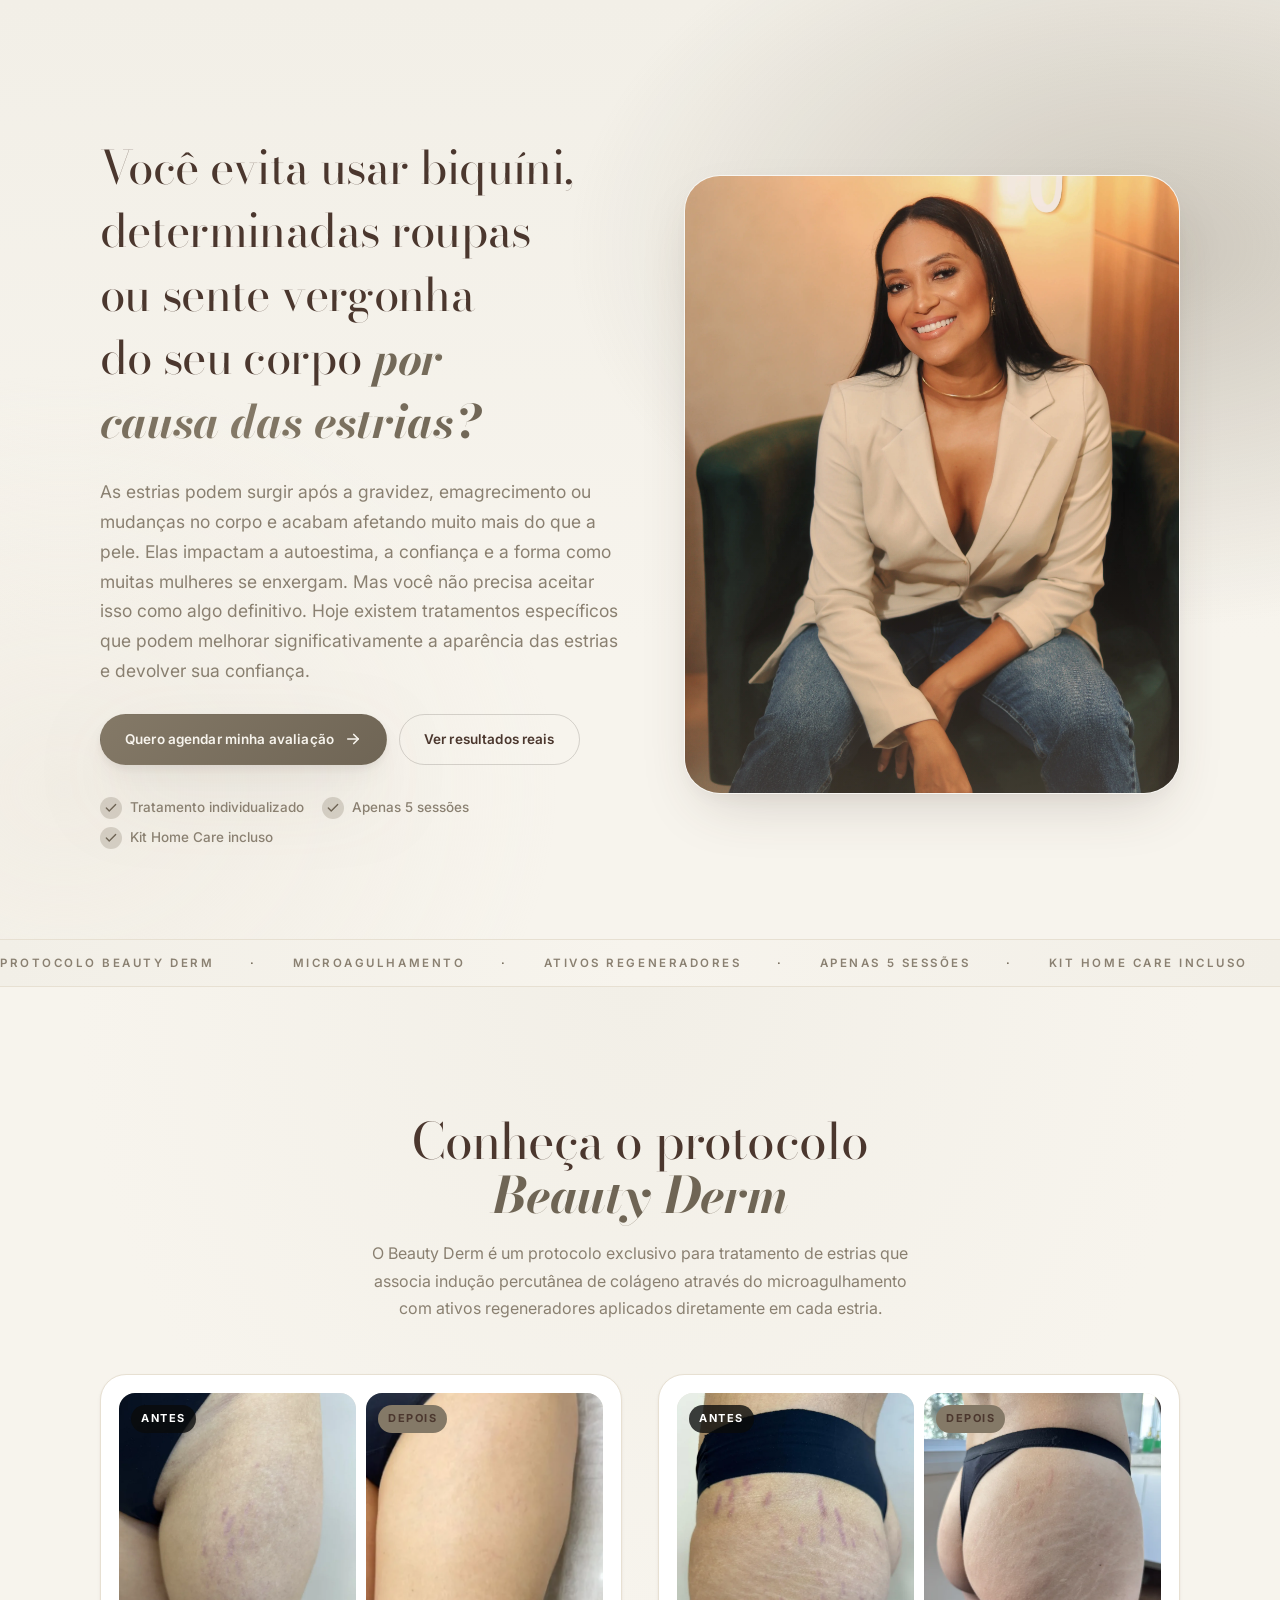
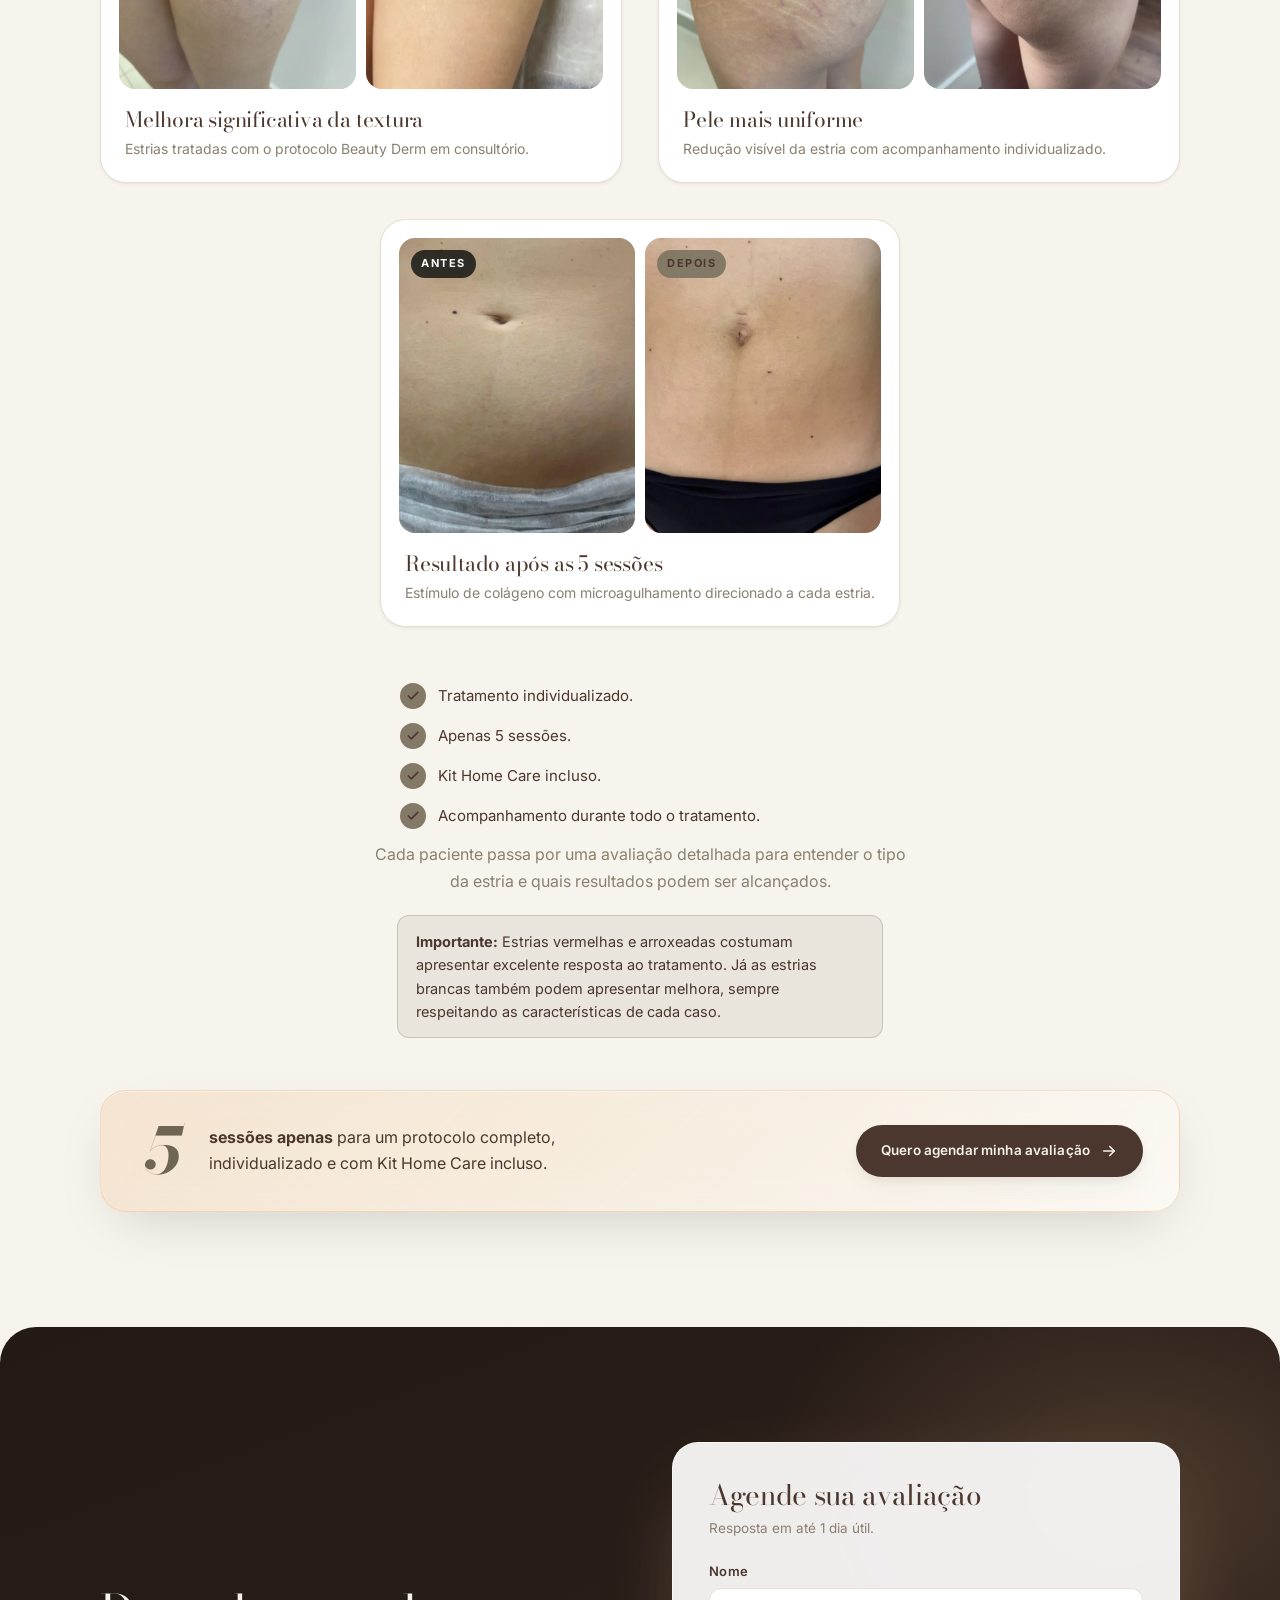
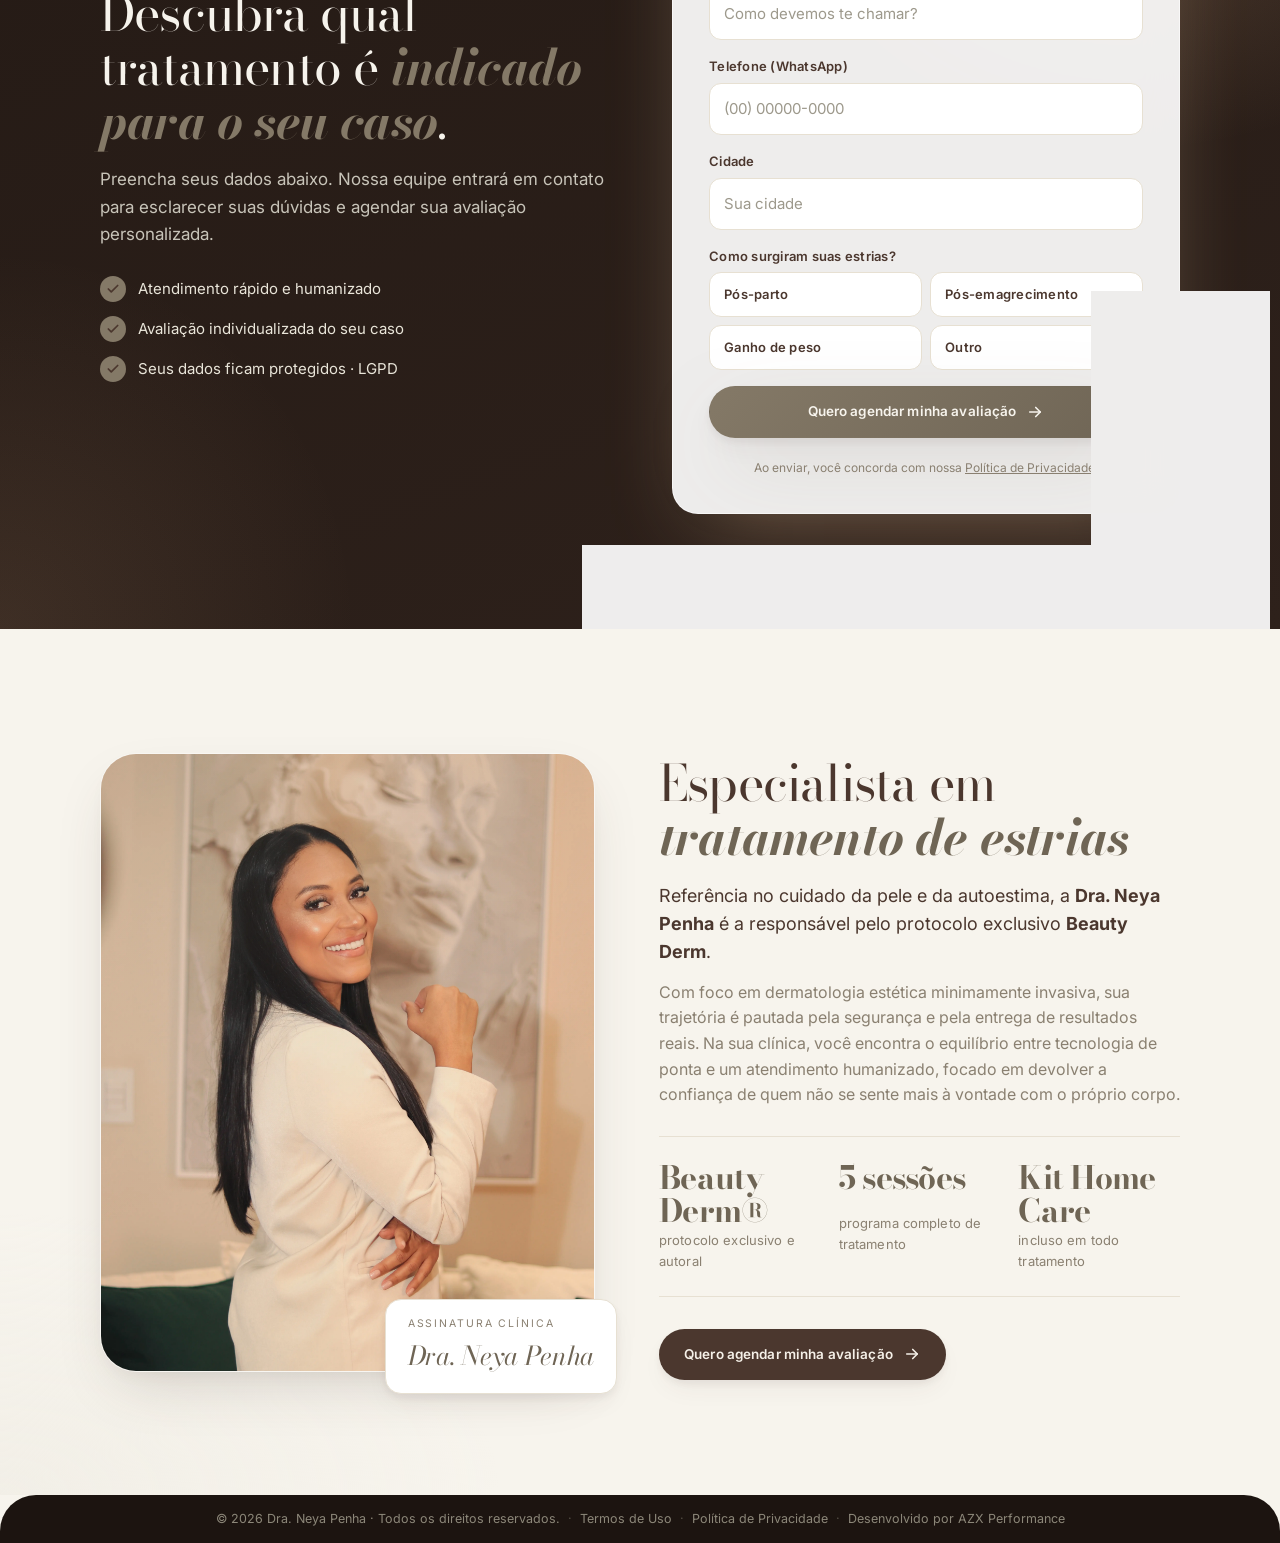
==== commit d891c6ad: "Add files via upload" ====
--- a/index.html
+++ b/index.html
@@ -190,7 +190,7 @@
       </div>
 
       <aside class="seal glass reveal" aria-label="Selo de autoridade">
-        <div class="seal__num">3</div>
+        <div class="seal__num">5</div>
         <div class="seal__copy">
           <strong>sessões apenas</strong>
           para um protocolo completo, individualizado e com Kit Home Care incluso.
